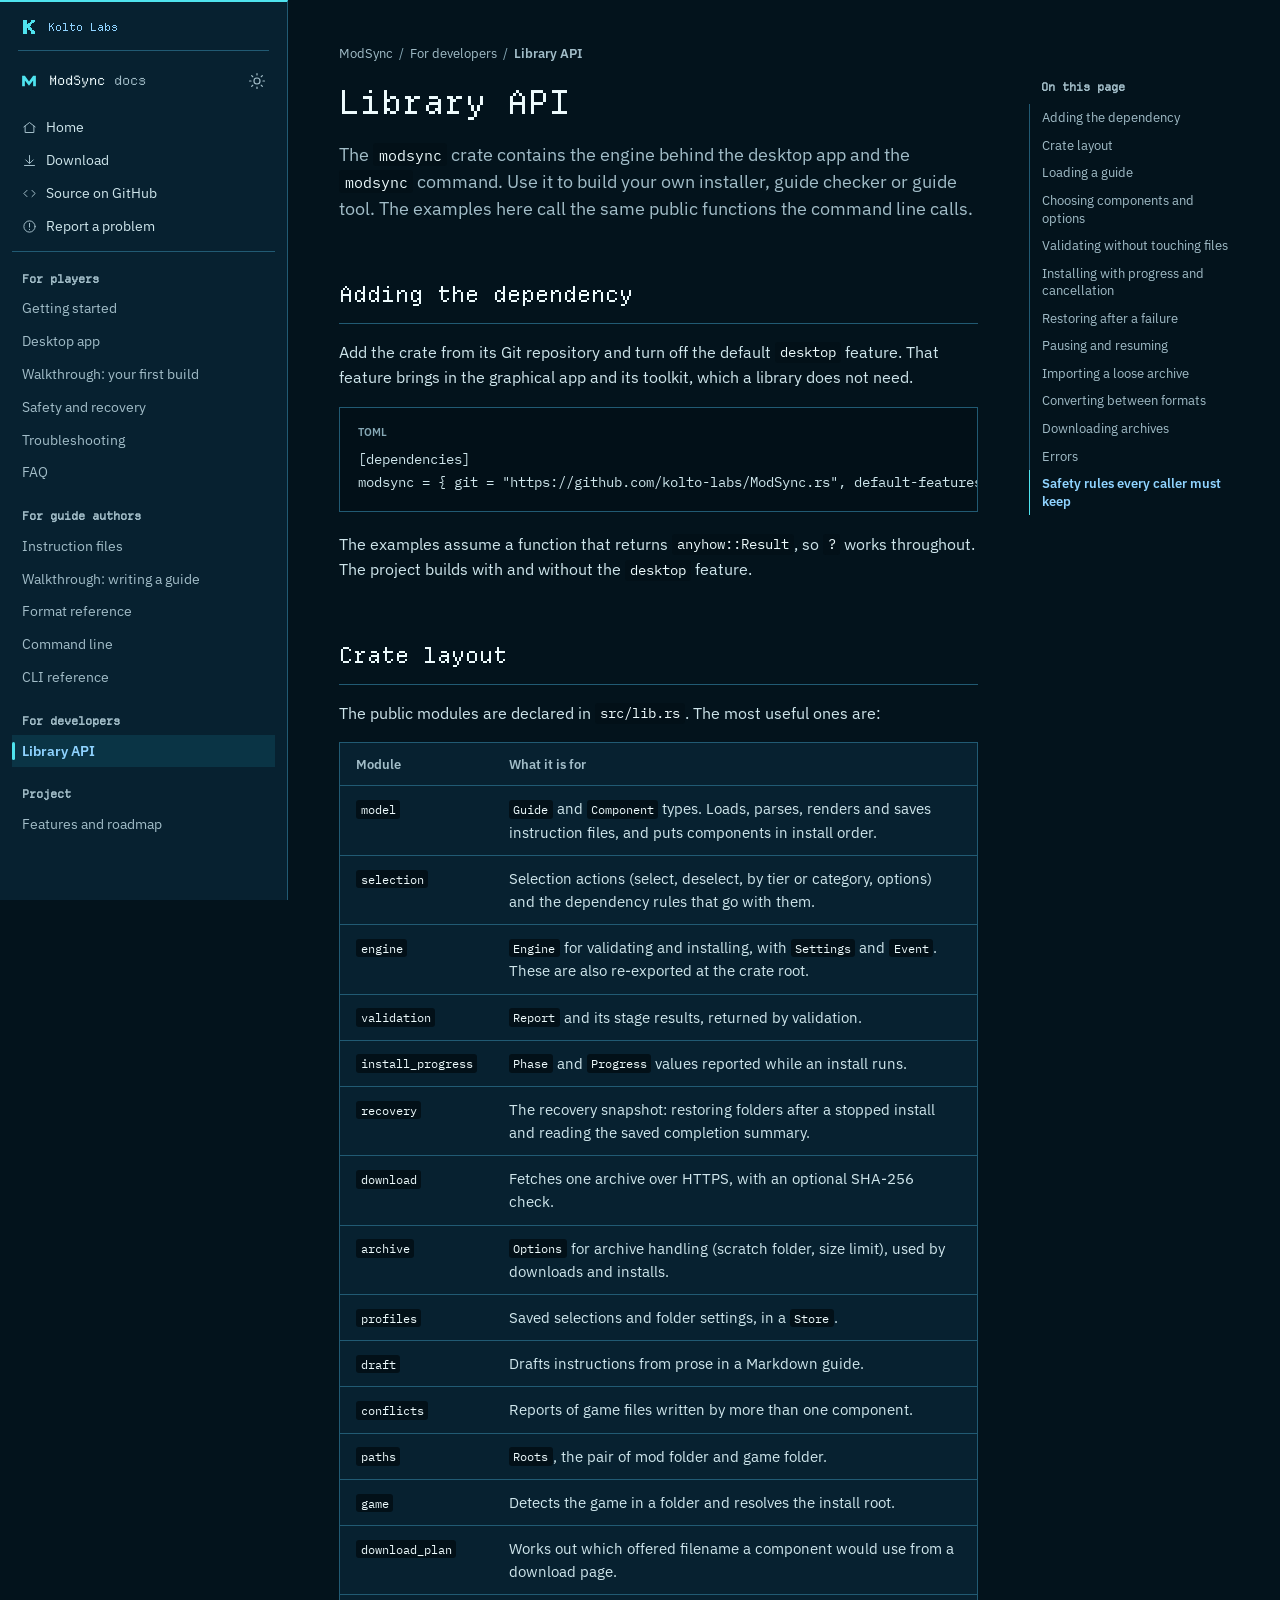
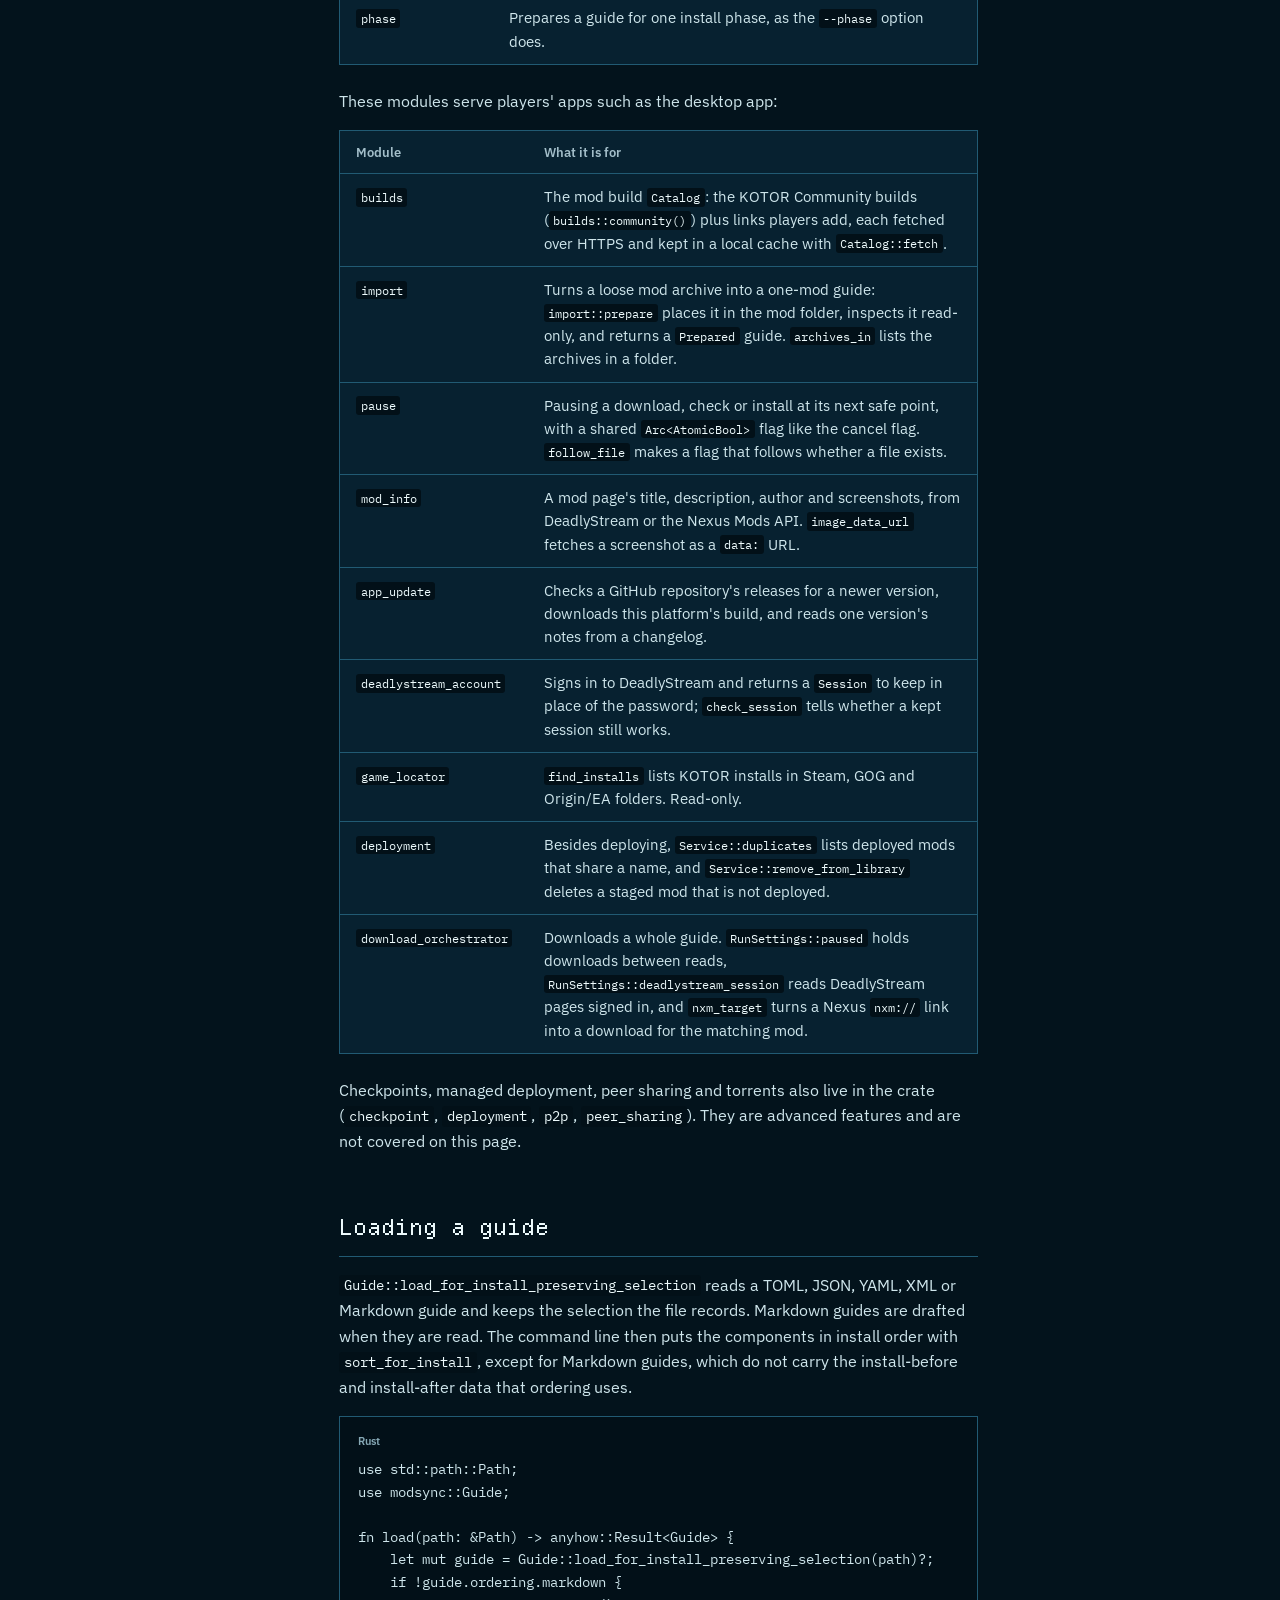
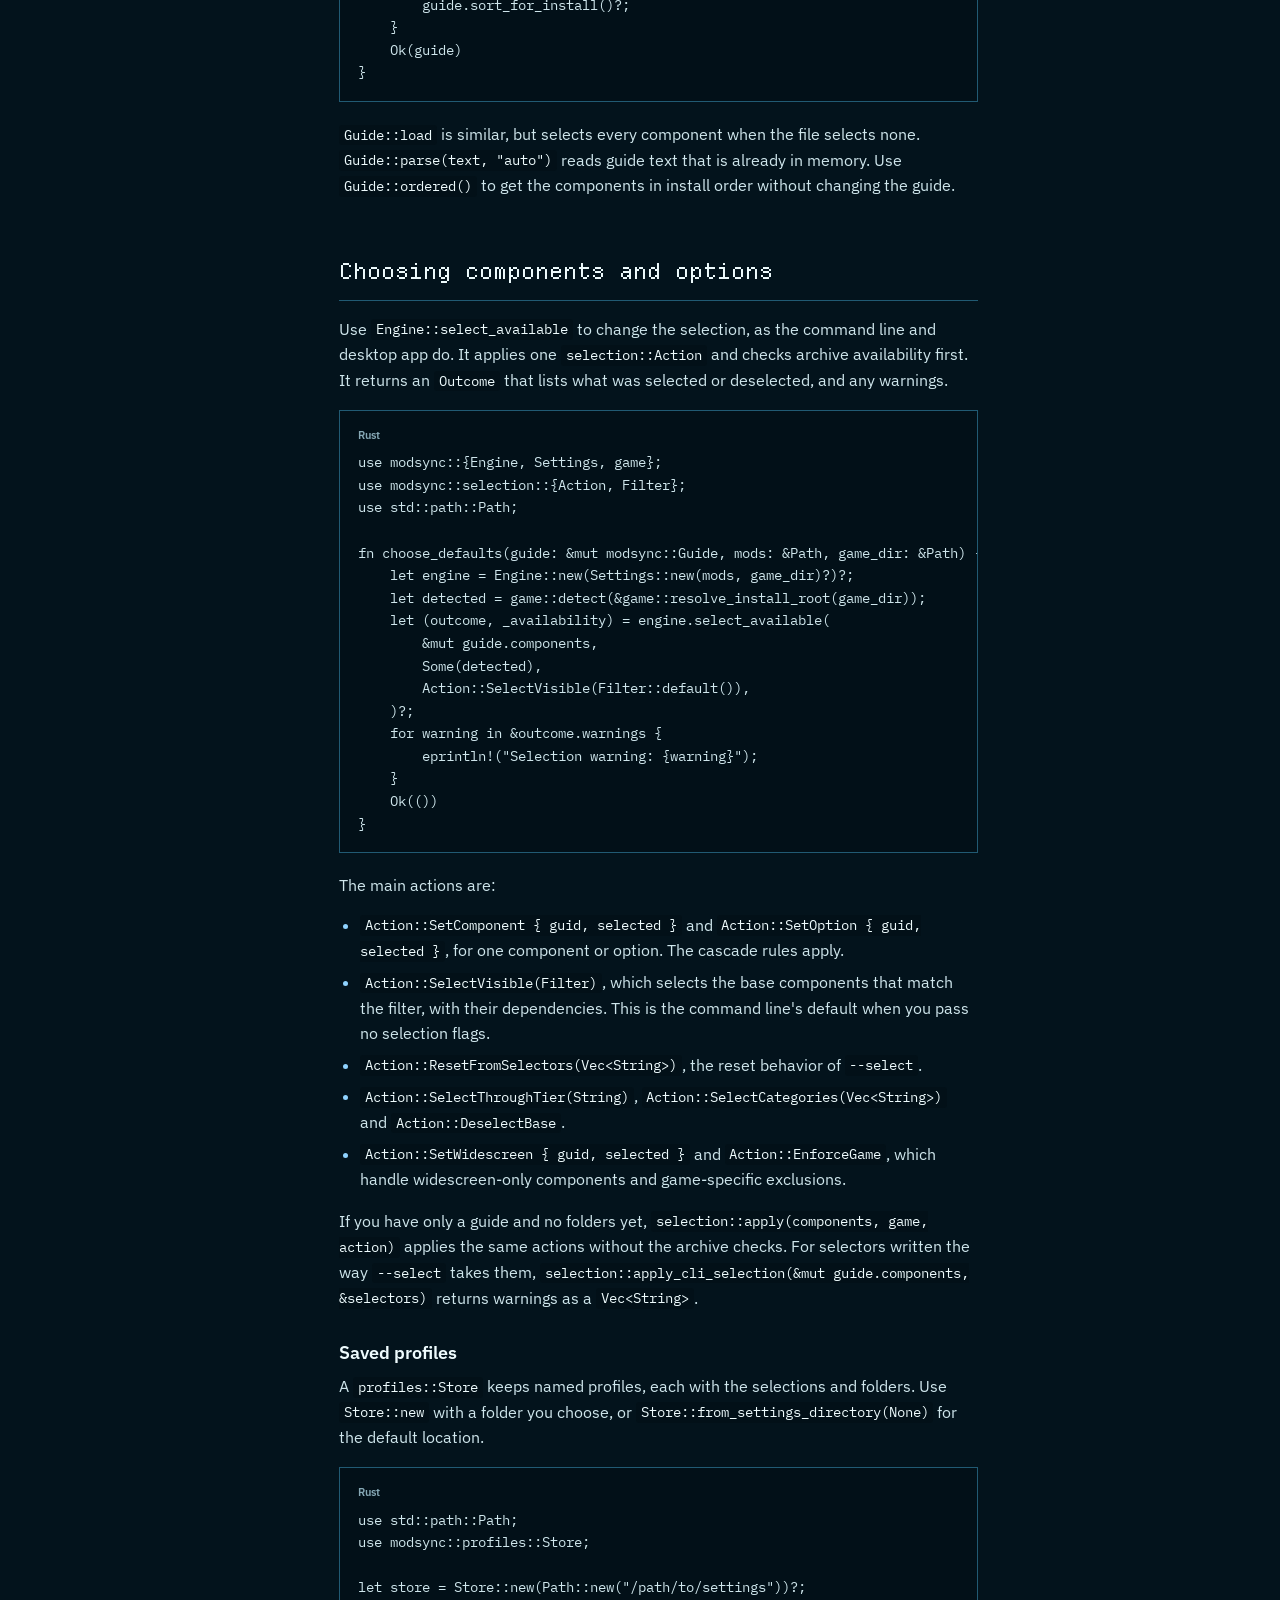
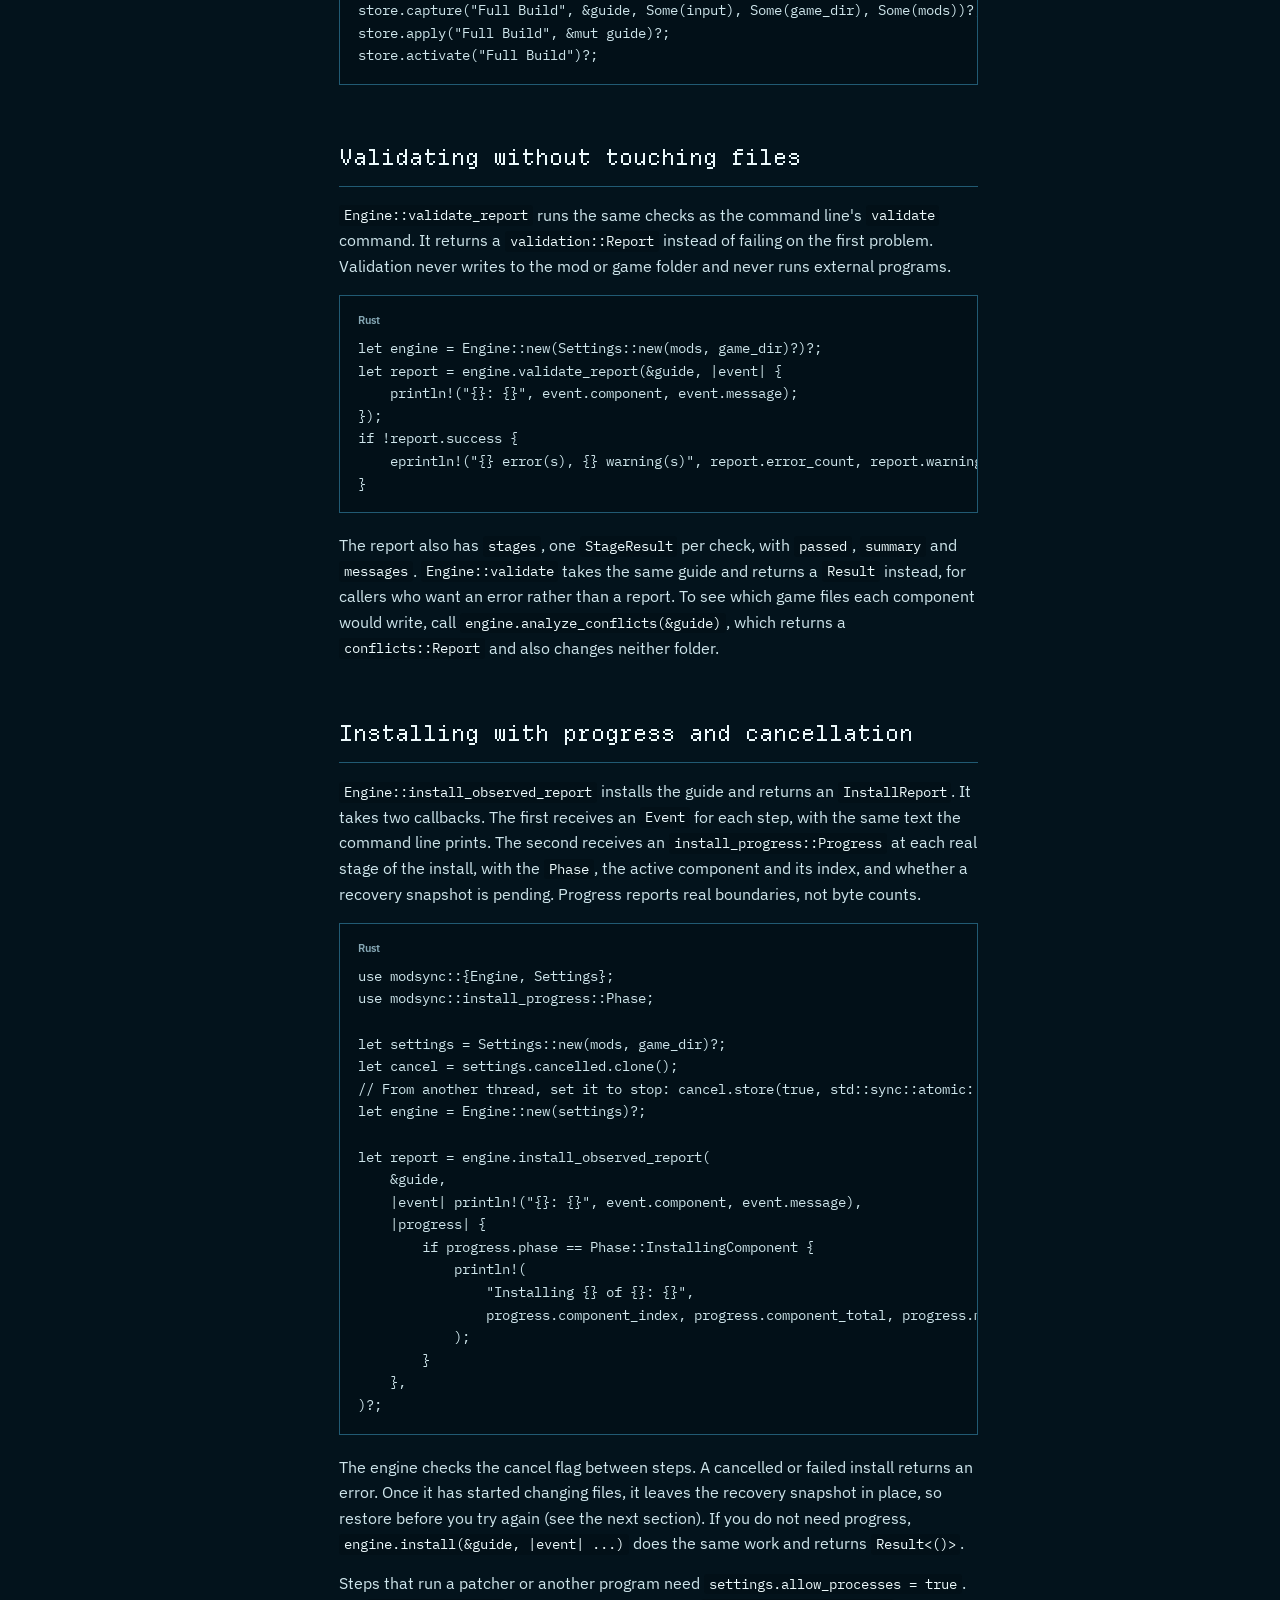
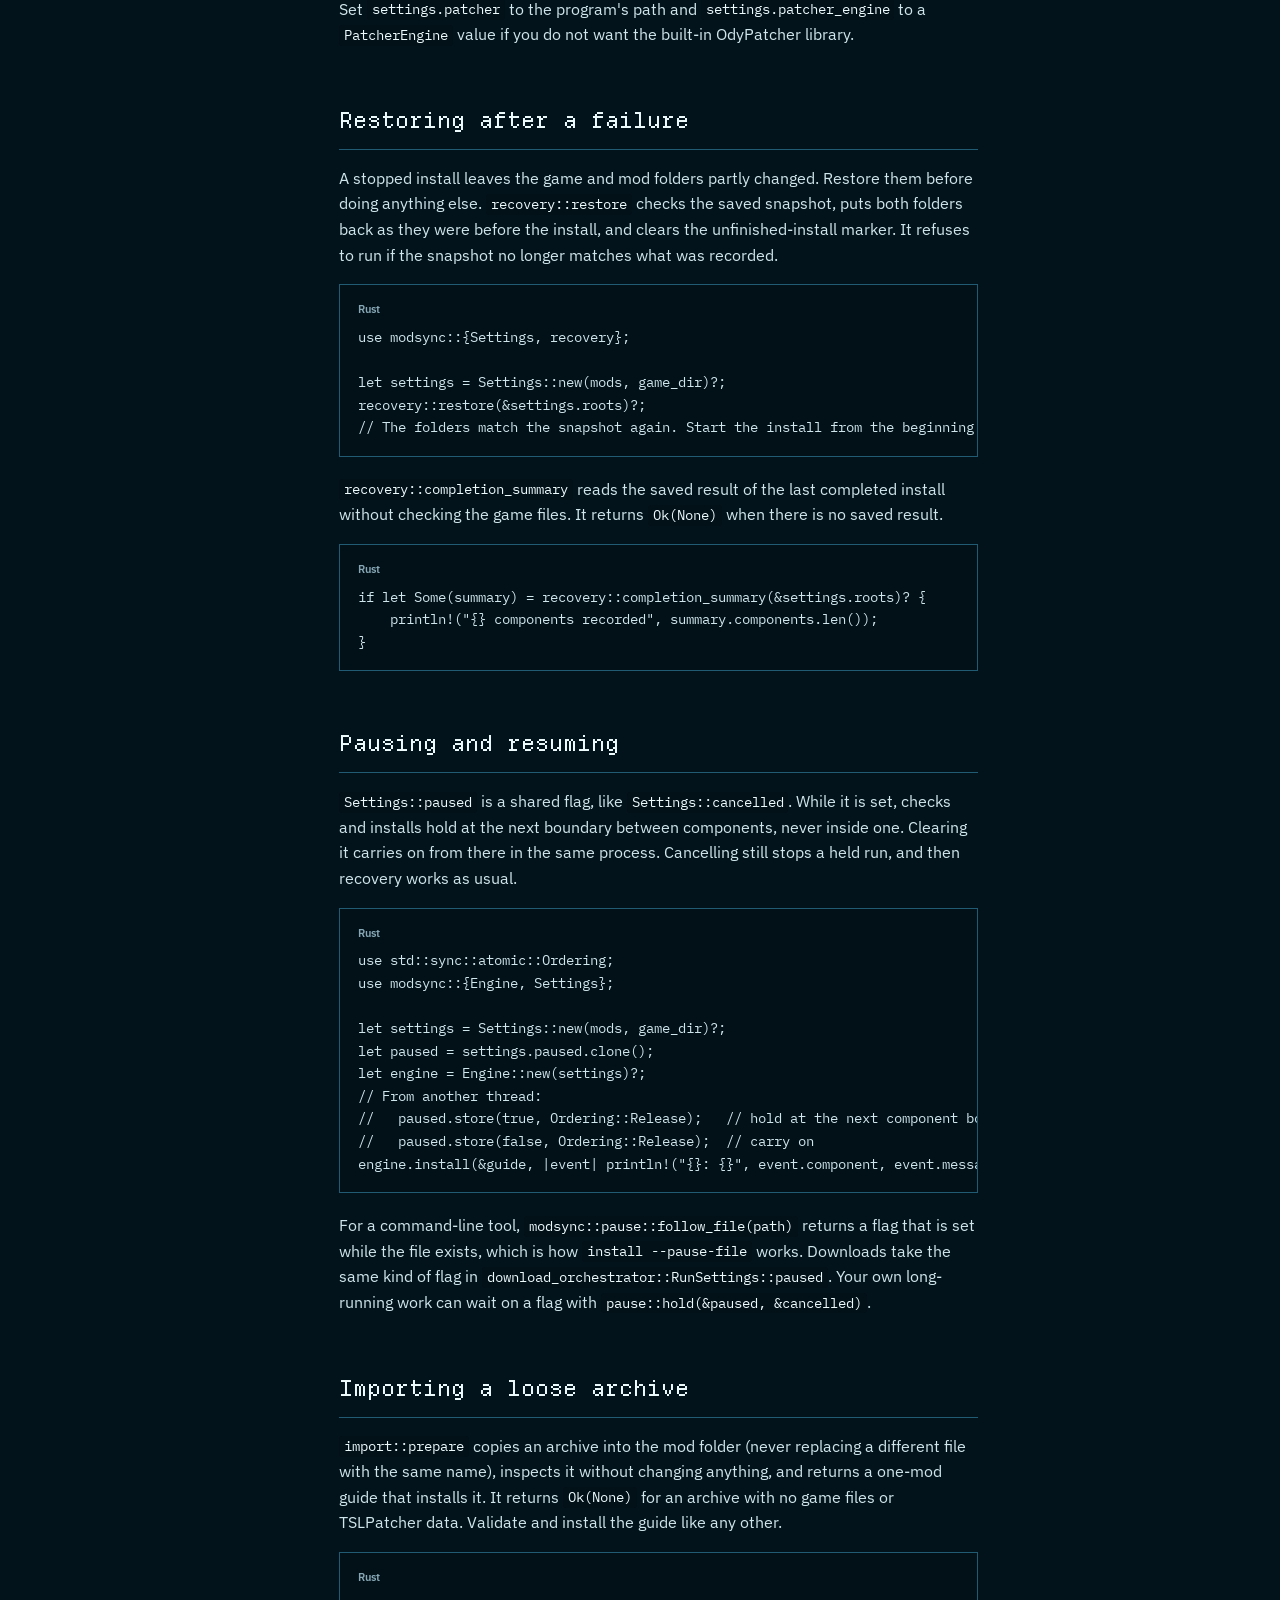
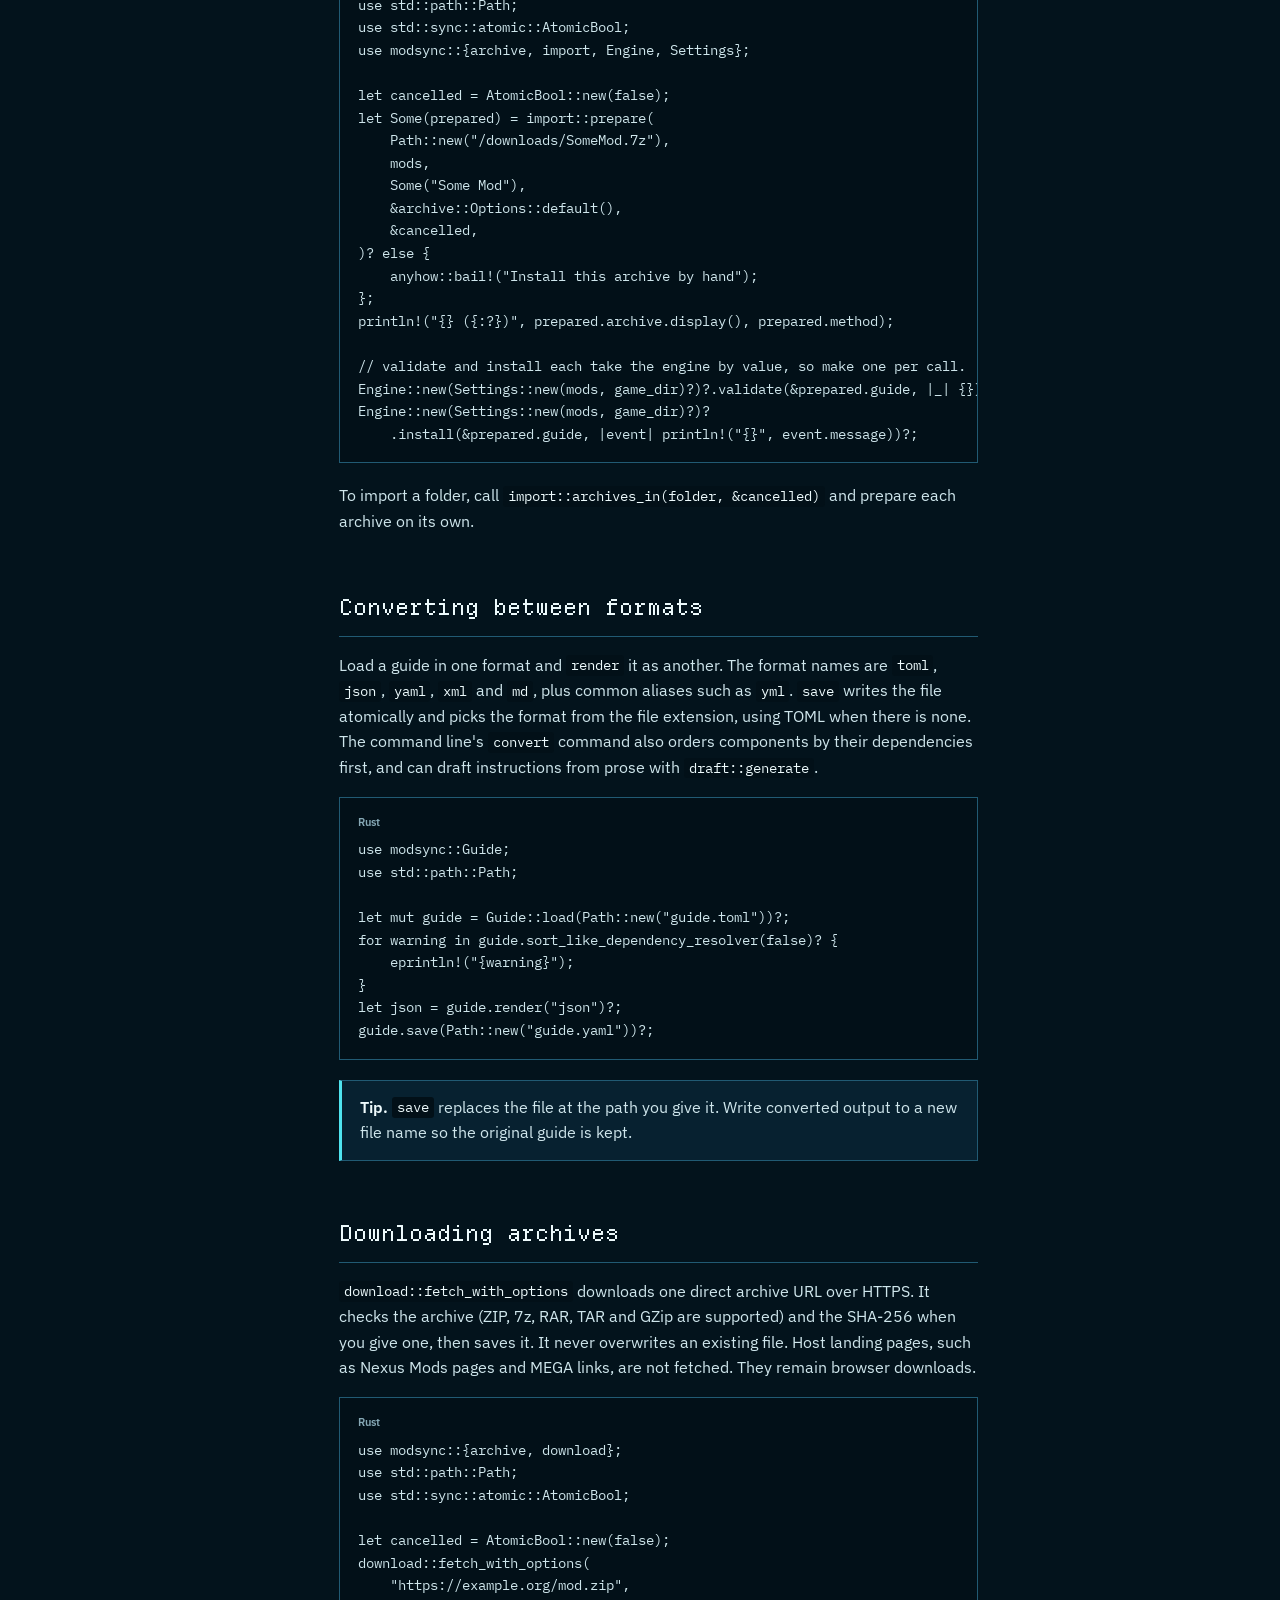
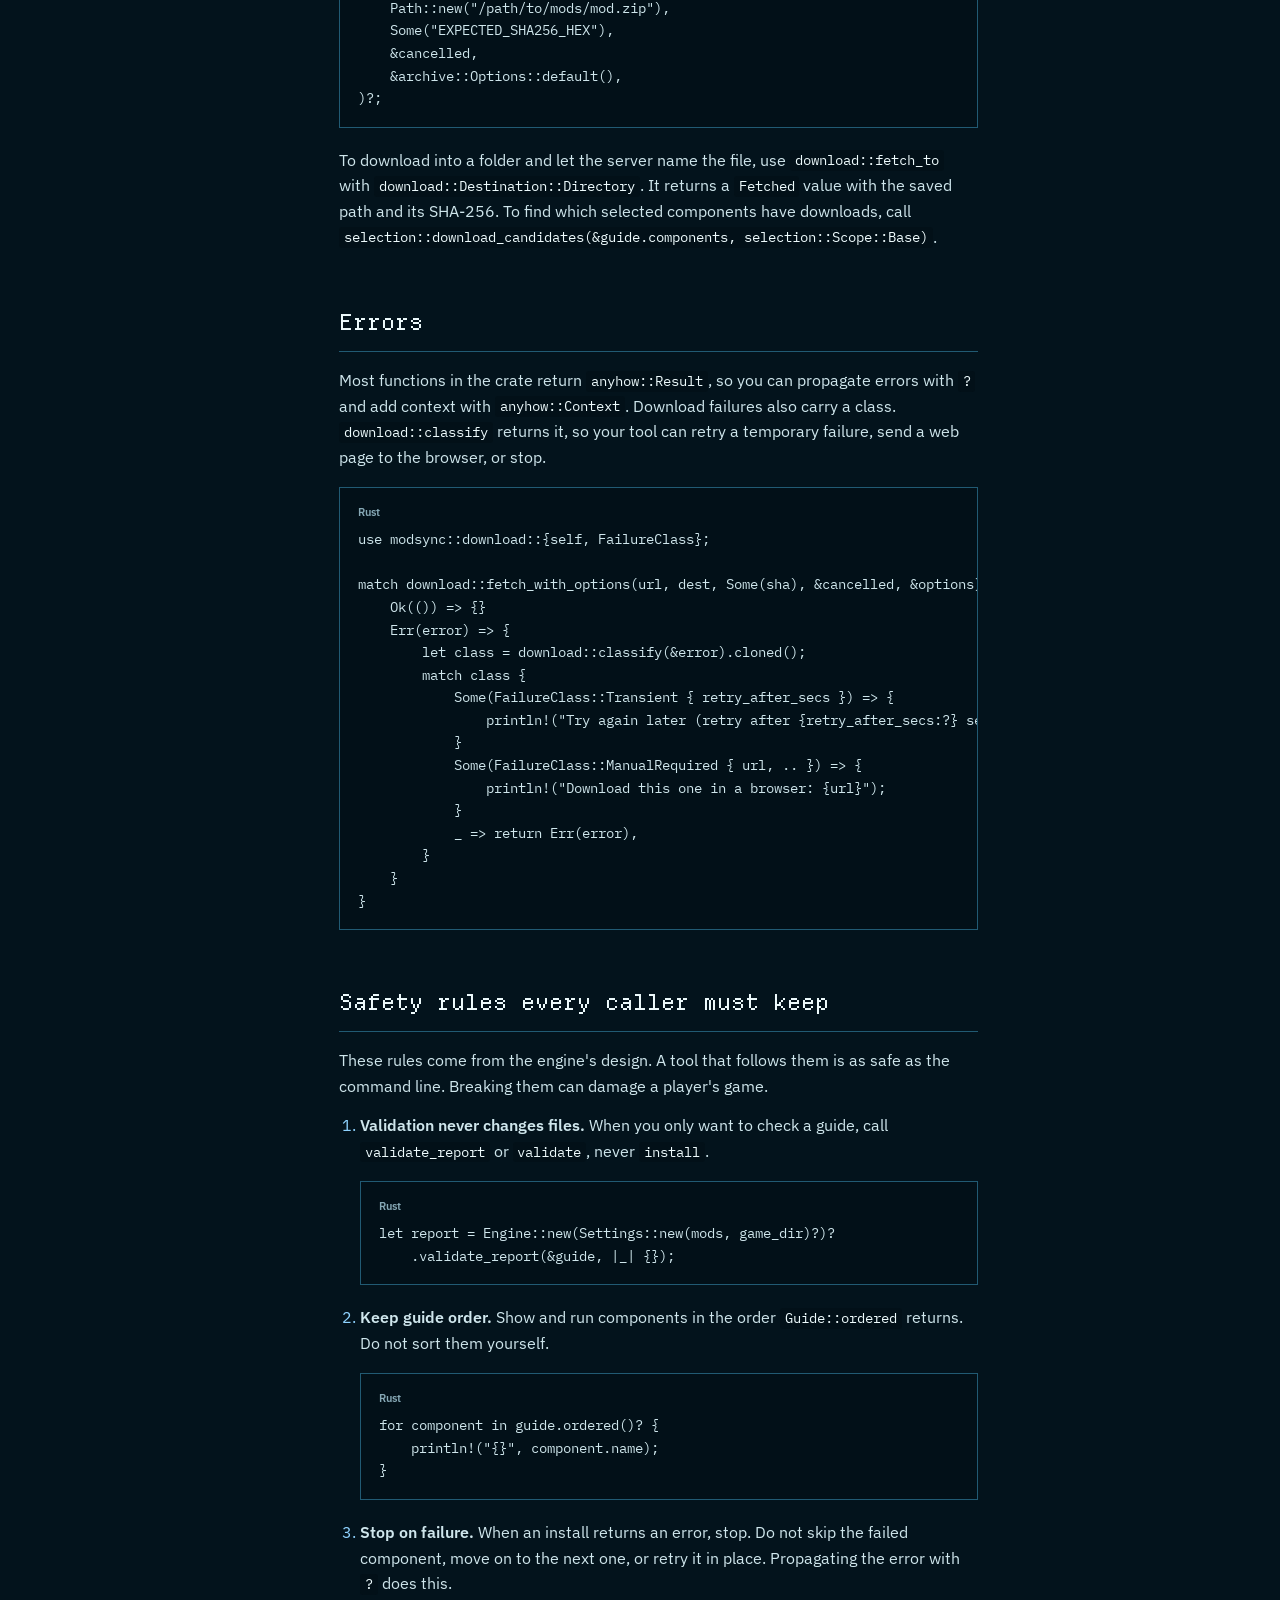
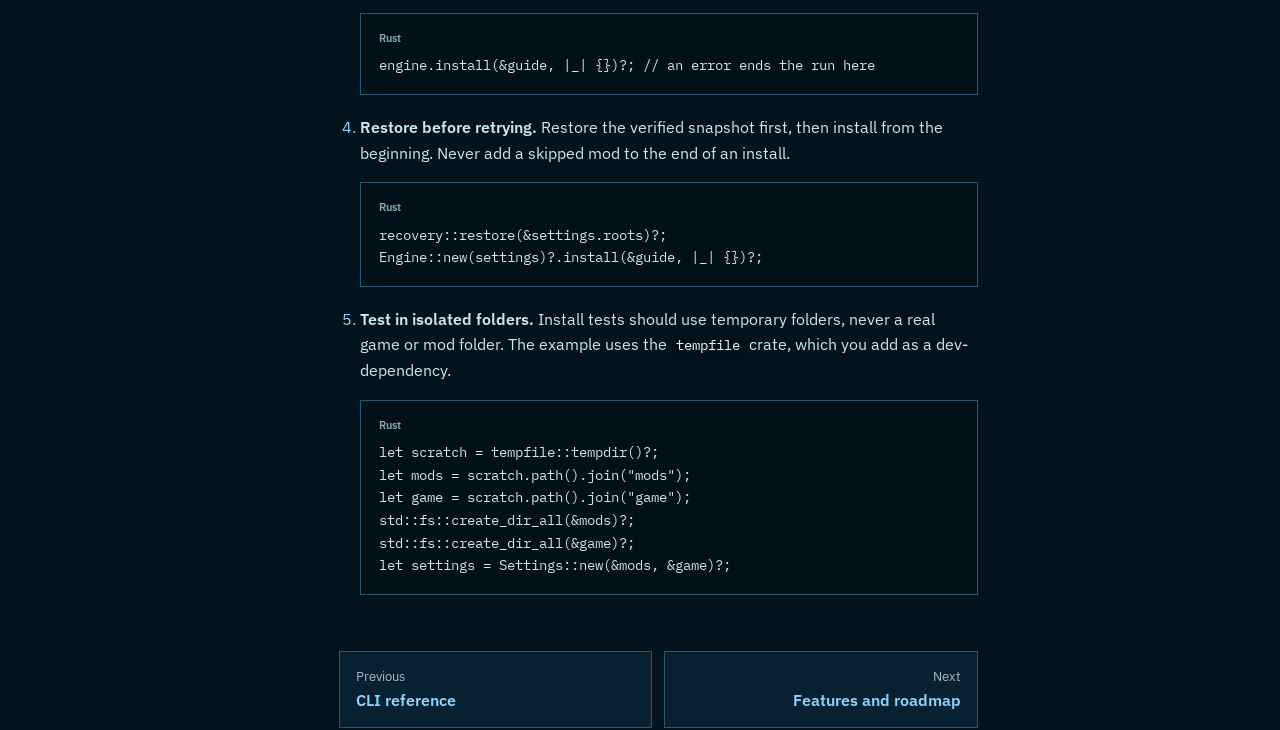
==== site/api.html @ 90712cec "Align documentation site with Kolto Labs identity" ====
<!doctype html>
<html lang="en">
<head>
<meta charset="utf-8" />
<meta name="viewport" content="width=device-width, initial-scale=1" />
<title>Library API - ModSync | Kolto Labs</title>
<meta name="description" content="Guide to the modsync Rust library: load and validate guides, choose components, install with progress and cancellation, restore, convert, download and manage profiles." />
<meta name="theme-color" content="#03131c" />
<link rel="icon" href="assets/modsync.svg" type="image/svg+xml" />
<link rel="preload" href="assets/fonts/departure-mono.woff2" as="font" type="font/woff2" crossorigin />
<script src="assets/theme-init.js"></script>
<link rel="stylesheet" href="assets/site.css" />
<script src="assets/site.js" defer></script>
</head>
<body>
<a class="skip" href="#content">Skip to content</a>
<div class="docs">
<aside class="docs-side">
  <a class="lab-link" href="https://koltolabs.bodecloud.workers.dev/"><img src="assets/kolto-labs.svg" alt="" width="22" height="22" />Kolto Labs</a>
  <div class="docs-side-top">
    <a class="docs-brand" href="./" aria-label="ModSync home"><img class="logo" src="assets/modsync.svg" alt="" width="22" height="22" />ModSync <span>docs</span></a>
    <button class="icon-btn" type="button" data-theme-toggle aria-pressed="false" aria-label="Switch appearance">
      <svg class="moon" viewBox="0 0 24 24" fill="none" stroke="currentColor" stroke-width="1.6" stroke-linecap="round" stroke-linejoin="round" aria-hidden="true"><path d="M12 3a9 9 0 1 0 9 9 7 7 0 0 1-9-9z"/></svg>
      <svg class="sun" viewBox="0 0 24 24" fill="none" stroke="currentColor" stroke-width="1.6" stroke-linecap="round" aria-hidden="true"><circle cx="12" cy="12" r="4"/><path d="M12 2v2M12 20v2M4.9 4.9l1.4 1.4M17.7 17.7l1.4 1.4M2 12h2M20 12h2M4.9 19.1l1.4-1.4M17.7 6.3l1.4-1.4"/></svg>
    </button>
    <button id="docs-menu" class="icon-btn docs-menu" type="button" aria-label="Show the list of pages" aria-expanded="false" aria-controls="docs-nav">
      <svg viewBox="0 0 24 24" fill="none" stroke="currentColor" stroke-width="1.6" stroke-linecap="round" aria-hidden="true"><path d="M4 7h16M4 12h16M4 17h16"/></svg>
    </button>
  </div>
  <nav id="docs-nav" class="docs-nav" aria-label="Documentation">
    <div class="docs-quick">
      <a href="./"><svg viewBox="0 0 24 24" fill="none" stroke="currentColor" stroke-width="1.6" stroke-linecap="round" stroke-linejoin="round" aria-hidden="true"><path d="M3 11 12 4l9 7"/><path d="M5 10v10h14V10"/></svg>Home</a>
      <a data-repo="/releases" href="https://github.com/kolto-labs/ModSync.rs/releases"><svg viewBox="0 0 24 24" fill="none" stroke="currentColor" stroke-width="1.6" stroke-linecap="round" stroke-linejoin="round" aria-hidden="true"><path d="M12 4v12M6 11l6 6 6-6M4 20h16"/></svg>Download</a>
      <a data-repo="" href="https://github.com/kolto-labs/ModSync.rs"><svg viewBox="0 0 24 24" fill="none" stroke="currentColor" stroke-width="1.6" stroke-linecap="round" stroke-linejoin="round" aria-hidden="true"><path d="m8 7-5 5 5 5M16 7l5 5-5 5"/></svg>Source on GitHub</a>
      <a data-repo="/issues" href="https://github.com/kolto-labs/ModSync.rs/issues"><svg viewBox="0 0 24 24" fill="none" stroke="currentColor" stroke-width="1.6" stroke-linecap="round" stroke-linejoin="round" aria-hidden="true"><circle cx="12" cy="12" r="9"/><path d="M12 7v6M12 16.5v.5"/></svg>Report a problem</a>
    </div>
    <h2>For players</h2><a href="getting-started.html">Getting started</a><a href="desktop.html">Desktop app</a><a href="walkthrough-install.html">Walkthrough: your first build</a><a href="safety.html">Safety and recovery</a><a href="troubleshooting.html">Troubleshooting</a><a href="faq.html">FAQ</a><h2>For guide authors</h2><a href="instruction-files.html">Instruction files</a><a href="walkthrough-authoring.html">Walkthrough: writing a guide</a><a href="format-reference.html">Format reference</a><a href="cli.html">Command line</a><a href="cli-reference.html">CLI reference</a><h2>For developers</h2><a href="api.html" aria-current="page">Library API</a><h2>Project</h2><a href="status.html">Features and roadmap</a>
  </nav>
</aside>
<div class="docs-main">
<main class="docs-article" id="content">
<p class="crumb"><a href="./">ModSync</a><span>/</span>For developers<span>/</span><strong>Library API</strong></p>
<h1>Library API</h1>
<p class="lead">The <code>modsync</code> crate contains the engine behind the desktop app and the <code>modsync</code> command. Use it to build your own installer, guide checker or guide tool. The examples here call the same public functions the command line calls.</p>

<section id="build">
<h2>Adding the dependency</h2>
<p>Add the crate from its Git repository and turn off the default <code>desktop</code> feature. That feature brings in the graphical app and its toolkit, which a library does not need.</p>
<pre class="code" data-lang="TOML" tabindex="0"><code>[dependencies]
modsync = { git = "https://github.com/kolto-labs/ModSync.rs", default-features = false }</code></pre>
<p>The examples assume a function that returns <code>anyhow::Result</code>, so <code>?</code> works throughout. The project builds with and without the <code>desktop</code> feature.</p>
</section>

<section id="layout">
<h2>Crate layout</h2>
<p>The public modules are declared in <code>src/lib.rs</code>. The most useful ones are:</p>
<div class="table"><table>
<thead><tr><th>Module</th><th>What it is for</th></tr></thead>
<tbody>
<tr><td><code>model</code></td><td><code>Guide</code> and <code>Component</code> types. Loads, parses, renders and saves instruction files, and puts components in install order.</td></tr>
<tr><td><code>selection</code></td><td>Selection actions (select, deselect, by tier or category, options) and the dependency rules that go with them.</td></tr>
<tr><td><code>engine</code></td><td><code>Engine</code> for validating and installing, with <code>Settings</code> and <code>Event</code>. These are also re-exported at the crate root.</td></tr>
<tr><td><code>validation</code></td><td><code>Report</code> and its stage results, returned by validation.</td></tr>
<tr><td><code>install_progress</code></td><td><code>Phase</code> and <code>Progress</code> values reported while an install runs.</td></tr>
<tr><td><code>recovery</code></td><td>The recovery snapshot: restoring folders after a stopped install and reading the saved completion summary.</td></tr>
<tr><td><code>download</code></td><td>Fetches one archive over HTTPS, with an optional SHA-256 check.</td></tr>
<tr><td><code>archive</code></td><td><code>Options</code> for archive handling (scratch folder, size limit), used by downloads and installs.</td></tr>
<tr><td><code>profiles</code></td><td>Saved selections and folder settings, in a <code>Store</code>.</td></tr>
<tr><td><code>draft</code></td><td>Drafts instructions from prose in a Markdown guide.</td></tr>
<tr><td><code>conflicts</code></td><td>Reports of game files written by more than one component.</td></tr>
<tr><td><code>paths</code></td><td><code>Roots</code>, the pair of mod folder and game folder.</td></tr>
<tr><td><code>game</code></td><td>Detects the game in a folder and resolves the install root.</td></tr>
<tr><td><code>download_plan</code></td><td>Works out which offered filename a component would use from a download page.</td></tr>
<tr><td><code>phase</code></td><td>Prepares a guide for one install phase, as the <code>--phase</code> option does.</td></tr>
</tbody></table></div>
<p>These modules serve players' apps such as the desktop app:</p>
<div class="table"><table>
<thead><tr><th>Module</th><th>What it is for</th></tr></thead>
<tbody>
<tr><td><code>builds</code></td><td>The mod build <code>Catalog</code>: the KOTOR Community builds (<code>builds::community()</code>) plus links players add, each fetched over HTTPS and kept in a local cache with <code>Catalog::fetch</code>.</td></tr>
<tr><td><code>import</code></td><td>Turns a loose mod archive into a one-mod guide: <code>import::prepare</code> places it in the mod folder, inspects it read-only, and returns a <code>Prepared</code> guide. <code>archives_in</code> lists the archives in a folder.</td></tr>
<tr><td><code>pause</code></td><td>Pausing a download, check or install at its next safe point, with a shared <code>Arc&lt;AtomicBool&gt;</code> flag like the cancel flag. <code>follow_file</code> makes a flag that follows whether a file exists.</td></tr>
<tr><td><code>mod_info</code></td><td>A mod page's title, description, author and screenshots, from DeadlyStream or the Nexus Mods API. <code>image_data_url</code> fetches a screenshot as a <code>data:</code> URL.</td></tr>
<tr><td><code>app_update</code></td><td>Checks a GitHub repository's releases for a newer version, downloads this platform's build, and reads one version's notes from a changelog.</td></tr>
<tr><td><code>deadlystream_account</code></td><td>Signs in to DeadlyStream and returns a <code>Session</code> to keep in place of the password; <code>check_session</code> tells whether a kept session still works.</td></tr>
<tr><td><code>game_locator</code></td><td><code>find_installs</code> lists KOTOR installs in Steam, GOG and Origin/EA folders. Read-only.</td></tr>
<tr><td><code>deployment</code></td><td>Besides deploying, <code>Service::duplicates</code> lists deployed mods that share a name, and <code>Service::remove_from_library</code> deletes a staged mod that is not deployed.</td></tr>
<tr><td><code>download_orchestrator</code></td><td>Downloads a whole guide. <code>RunSettings::paused</code> holds downloads between reads, <code>RunSettings::deadlystream_session</code> reads DeadlyStream pages signed in, and <code>nxm_target</code> turns a Nexus <code>nxm://</code> link into a download for the matching mod.</td></tr>
</tbody></table></div>
<p>Checkpoints, managed deployment, peer sharing and torrents also live in the crate (<code>checkpoint</code>, <code>deployment</code>, <code>p2p</code>, <code>peer_sharing</code>). They are advanced features and are not covered on this page.</p>
</section>

<section id="load">
<h2>Loading a guide</h2>
<p><code>Guide::load_for_install_preserving_selection</code> reads a TOML, JSON, YAML, XML or Markdown guide and keeps the selection the file records. Markdown guides are drafted when they are read. The command line then puts the components in install order with <code>sort_for_install</code>, except for Markdown guides, which do not carry the install-before and install-after data that ordering uses.</p>
<pre class="code" data-lang="Rust" tabindex="0"><code>use std::path::Path;
use modsync::Guide;

fn load(path: &amp;Path) -&gt; anyhow::Result&lt;Guide&gt; {
    let mut guide = Guide::load_for_install_preserving_selection(path)?;
    if !guide.ordering.markdown {
        guide.sort_for_install()?;
    }
    Ok(guide)
}</code></pre>
<p><code>Guide::load</code> is similar, but selects every component when the file selects none. <code>Guide::parse(text, "auto")</code> reads guide text that is already in memory. Use <code>Guide::ordered()</code> to get the components in install order without changing the guide.</p>
</section>

<section id="choose">
<h2>Choosing components and options</h2>
<p>Use <code>Engine::select_available</code> to change the selection, as the command line and desktop app do. It applies one <code>selection::Action</code> and checks archive availability first. It returns an <code>Outcome</code> that lists what was selected or deselected, and any warnings.</p>
<pre class="code" data-lang="Rust" tabindex="0"><code>use modsync::{Engine, Settings, game};
use modsync::selection::{Action, Filter};
use std::path::Path;

fn choose_defaults(guide: &amp;mut modsync::Guide, mods: &amp;Path, game_dir: &amp;Path) -&gt; anyhow::Result&lt;()&gt; {
    let engine = Engine::new(Settings::new(mods, game_dir)?)?;
    let detected = game::detect(&amp;game::resolve_install_root(game_dir));
    let (outcome, _availability) = engine.select_available(
        &amp;mut guide.components,
        Some(detected),
        Action::SelectVisible(Filter::default()),
    )?;
    for warning in &amp;outcome.warnings {
        eprintln!("Selection warning: {warning}");
    }
    Ok(())
}</code></pre>
<p>The main actions are:</p>
<ul>
<li><code>Action::SetComponent { guid, selected }</code> and <code>Action::SetOption { guid, selected }</code>, for one component or option. The cascade rules apply.</li>
<li><code>Action::SelectVisible(Filter)</code>, which selects the base components that match the filter, with their dependencies. This is the command line's default when you pass no selection flags.</li>
<li><code>Action::ResetFromSelectors(Vec&lt;String&gt;)</code>, the reset behavior of <code>--select</code>.</li>
<li><code>Action::SelectThroughTier(String)</code>, <code>Action::SelectCategories(Vec&lt;String&gt;)</code> and <code>Action::DeselectBase</code>.</li>
<li><code>Action::SetWidescreen { guid, selected }</code> and <code>Action::EnforceGame</code>, which handle widescreen-only components and game-specific exclusions.</li>
</ul>
<p>If you have only a guide and no folders yet, <code>selection::apply(components, game, action)</code> applies the same actions without the archive checks. For selectors written the way <code>--select</code> takes them, <code>selection::apply_cli_selection(&amp;mut guide.components, &amp;selectors)</code> returns warnings as a <code>Vec&lt;String&gt;</code>.</p>

<h3>Saved profiles</h3>
<p>A <code>profiles::Store</code> keeps named profiles, each with the selections and folders. Use <code>Store::new</code> with a folder you choose, or <code>Store::from_settings_directory(None)</code> for the default location.</p>
<pre class="code" data-lang="Rust" tabindex="0"><code>use std::path::Path;
use modsync::profiles::Store;

let store = Store::new(Path::new("/path/to/settings"))?;
store.capture("Full Build", &amp;guide, Some(input), Some(game_dir), Some(mods))?;
store.apply("Full Build", &amp;mut guide)?;
store.activate("Full Build")?;</code></pre>
</section>

<section id="validate">
<h2>Validating without touching files</h2>
<p><code>Engine::validate_report</code> runs the same checks as the command line's <code>validate</code> command. It returns a <code>validation::Report</code> instead of failing on the first problem. Validation never writes to the mod or game folder and never runs external programs.</p>
<pre class="code" data-lang="Rust" tabindex="0"><code>let engine = Engine::new(Settings::new(mods, game_dir)?)?;
let report = engine.validate_report(&amp;guide, |event| {
    println!("{}: {}", event.component, event.message);
});
if !report.success {
    eprintln!("{} error(s), {} warning(s)", report.error_count, report.warning_count);
}</code></pre>
<p>The report also has <code>stages</code>, one <code>StageResult</code> per check, with <code>passed</code>, <code>summary</code> and <code>messages</code>. <code>Engine::validate</code> takes the same guide and returns a <code>Result</code> instead, for callers who want an error rather than a report. To see which game files each component would write, call <code>engine.analyze_conflicts(&amp;guide)</code>, which returns a <code>conflicts::Report</code> and also changes neither folder.</p>
</section>

<section id="install">
<h2>Installing with progress and cancellation</h2>
<p><code>Engine::install_observed_report</code> installs the guide and returns an <code>InstallReport</code>. It takes two callbacks. The first receives an <code>Event</code> for each step, with the same text the command line prints. The second receives an <code>install_progress::Progress</code> at each real stage of the install, with the <code>Phase</code>, the active component and its index, and whether a recovery snapshot is pending. Progress reports real boundaries, not byte counts.</p>
<pre class="code" data-lang="Rust" tabindex="0"><code>use modsync::{Engine, Settings};
use modsync::install_progress::Phase;

let settings = Settings::new(mods, game_dir)?;
let cancel = settings.cancelled.clone();
// From another thread, set it to stop: cancel.store(true, std::sync::atomic::Ordering::Relaxed);
let engine = Engine::new(settings)?;

let report = engine.install_observed_report(
    &amp;guide,
    |event| println!("{}: {}", event.component, event.message),
    |progress| {
        if progress.phase == Phase::InstallingComponent {
            println!(
                "Installing {} of {}: {}",
                progress.component_index, progress.component_total, progress.message
            );
        }
    },
)?;</code></pre>
<p>The engine checks the cancel flag between steps. A cancelled or failed install returns an error. Once it has started changing files, it leaves the recovery snapshot in place, so restore before you try again (see the next section). If you do not need progress, <code>engine.install(&amp;guide, |event| ...)</code> does the same work and returns <code>Result&lt;()&gt;</code>.</p>
<p>Steps that run a patcher or another program need <code>settings.allow_processes = true</code>. Set <code>settings.patcher</code> to the program's path and <code>settings.patcher_engine</code> to a <code>PatcherEngine</code> value if you do not want the built-in OdyPatcher library.</p>
</section>

<section id="restore">
<h2>Restoring after a failure</h2>
<p>A stopped install leaves the game and mod folders partly changed. Restore them before doing anything else. <code>recovery::restore</code> checks the saved snapshot, puts both folders back as they were before the install, and clears the unfinished-install marker. It refuses to run if the snapshot no longer matches what was recorded.</p>
<pre class="code" data-lang="Rust" tabindex="0"><code>use modsync::{Settings, recovery};

let settings = Settings::new(mods, game_dir)?;
recovery::restore(&amp;settings.roots)?;
// The folders match the snapshot again. Start the install from the beginning to retry.</code></pre>
<p><code>recovery::completion_summary</code> reads the saved result of the last completed install without checking the game files. It returns <code>Ok(None)</code> when there is no saved result.</p>
<pre class="code" data-lang="Rust" tabindex="0"><code>if let Some(summary) = recovery::completion_summary(&amp;settings.roots)? {
    println!("{} components recorded", summary.components.len());
}</code></pre>
</section>

<section id="pause">
<h2>Pausing and resuming</h2>
<p><code>Settings::paused</code> is a shared flag, like <code>Settings::cancelled</code>. While it is set, checks and installs hold at the next boundary between components, never inside one. Clearing it carries on from there in the same process. Cancelling still stops a held run, and then recovery works as usual.</p>
<pre class="code" data-lang="Rust" tabindex="0"><code>use std::sync::atomic::Ordering;
use modsync::{Engine, Settings};

let settings = Settings::new(mods, game_dir)?;
let paused = settings.paused.clone();
let engine = Engine::new(settings)?;
// From another thread:
//   paused.store(true, Ordering::Release);   // hold at the next component boundary
//   paused.store(false, Ordering::Release);  // carry on
engine.install(&amp;guide, |event| println!("{}: {}", event.component, event.message))?;</code></pre>
<p>For a command-line tool, <code>modsync::pause::follow_file(path)</code> returns a flag that is set while the file exists, which is how <code>install --pause-file</code> works. Downloads take the same kind of flag in <code>download_orchestrator::RunSettings::paused</code>. Your own long-running work can wait on a flag with <code>pause::hold(&amp;paused, &amp;cancelled)</code>.</p>
</section>

<section id="import">
<h2>Importing a loose archive</h2>
<p><code>import::prepare</code> copies an archive into the mod folder (never replacing a different file with the same name), inspects it without changing anything, and returns a one-mod guide that installs it. It returns <code>Ok(None)</code> for an archive with no game files or TSLPatcher data. Validate and install the guide like any other.</p>
<pre class="code" data-lang="Rust" tabindex="0"><code>use std::path::Path;
use std::sync::atomic::AtomicBool;
use modsync::{archive, import, Engine, Settings};

let cancelled = AtomicBool::new(false);
let Some(prepared) = import::prepare(
    Path::new("/downloads/SomeMod.7z"),
    mods,
    Some("Some Mod"),
    &amp;archive::Options::default(),
    &amp;cancelled,
)? else {
    anyhow::bail!("Install this archive by hand");
};
println!("{} ({:?})", prepared.archive.display(), prepared.method);

// validate and install each take the engine by value, so make one per call.
Engine::new(Settings::new(mods, game_dir)?)?.validate(&amp;prepared.guide, |_| {})?;
Engine::new(Settings::new(mods, game_dir)?)?
    .install(&amp;prepared.guide, |event| println!("{}", event.message))?;</code></pre>
<p>To import a folder, call <code>import::archives_in(folder, &amp;cancelled)</code> and prepare each archive on its own.</p>
</section>

<section id="convert">
<h2>Converting between formats</h2>
<p>Load a guide in one format and <code>render</code> it as another. The format names are <code>toml</code>, <code>json</code>, <code>yaml</code>, <code>xml</code> and <code>md</code>, plus common aliases such as <code>yml</code>. <code>save</code> writes the file atomically and picks the format from the file extension, using TOML when there is none. The command line's <code>convert</code> command also orders components by their dependencies first, and can draft instructions from prose with <code>draft::generate</code>.</p>
<pre class="code" data-lang="Rust" tabindex="0"><code>use modsync::Guide;
use std::path::Path;

let mut guide = Guide::load(Path::new("guide.toml"))?;
for warning in guide.sort_like_dependency_resolver(false)? {
    eprintln!("{warning}");
}
let json = guide.render("json")?;
guide.save(Path::new("guide.yaml"))?;</code></pre>
<div class="note"><p><strong>Tip.</strong> <code>save</code> replaces the file at the path you give it. Write converted output to a new file name so the original guide is kept.</p></div>
</section>

<section id="download">
<h2>Downloading archives</h2>
<p><code>download::fetch_with_options</code> downloads one direct archive URL over HTTPS. It checks the archive (ZIP, 7z, RAR, TAR and GZip are supported) and the SHA-256 when you give one, then saves it. It never overwrites an existing file. Host landing pages, such as Nexus Mods pages and MEGA links, are not fetched. They remain browser downloads.</p>
<pre class="code" data-lang="Rust" tabindex="0"><code>use modsync::{archive, download};
use std::path::Path;
use std::sync::atomic::AtomicBool;

let cancelled = AtomicBool::new(false);
download::fetch_with_options(
    "https://example.org/mod.zip",
    Path::new("/path/to/mods/mod.zip"),
    Some("EXPECTED_SHA256_HEX"),
    &amp;cancelled,
    &amp;archive::Options::default(),
)?;</code></pre>
<p>To download into a folder and let the server name the file, use <code>download::fetch_to</code> with <code>download::Destination::Directory</code>. It returns a <code>Fetched</code> value with the saved path and its SHA-256. To find which selected components have downloads, call <code>selection::download_candidates(&amp;guide.components, selection::Scope::Base)</code>.</p>
</section>

<section id="errors">
<h2>Errors</h2>
<p>Most functions in the crate return <code>anyhow::Result</code>, so you can propagate errors with <code>?</code> and add context with <code>anyhow::Context</code>. Download failures also carry a class. <code>download::classify</code> returns it, so your tool can retry a temporary failure, send a web page to the browser, or stop.</p>
<pre class="code" data-lang="Rust" tabindex="0"><code>use modsync::download::{self, FailureClass};

match download::fetch_with_options(url, dest, Some(sha), &amp;cancelled, &amp;options) {
    Ok(()) =&gt; {}
    Err(error) =&gt; {
        let class = download::classify(&amp;error).cloned();
        match class {
            Some(FailureClass::Transient { retry_after_secs }) =&gt; {
                println!("Try again later (retry after {retry_after_secs:?} seconds)");
            }
            Some(FailureClass::ManualRequired { url, .. }) =&gt; {
                println!("Download this one in a browser: {url}");
            }
            _ =&gt; return Err(error),
        }
    }
}</code></pre>
</section>

<section id="safety">
<h2>Safety rules every caller must keep</h2>
<p>These rules come from the engine's design. A tool that follows them is as safe as the command line. Breaking them can damage a player's game.</p>
<ol>
<li>
<p><strong>Validation never changes files.</strong> When you only want to check a guide, call <code>validate_report</code> or <code>validate</code>, never <code>install</code>.</p>
<pre class="code" data-lang="Rust" tabindex="0"><code>let report = Engine::new(Settings::new(mods, game_dir)?)?
    .validate_report(&amp;guide, |_| {});</code></pre>
</li>
<li>
<p><strong>Keep guide order.</strong> Show and run components in the order <code>Guide::ordered</code> returns. Do not sort them yourself.</p>
<pre class="code" data-lang="Rust" tabindex="0"><code>for component in guide.ordered()? {
    println!("{}", component.name);
}</code></pre>
</li>
<li>
<p><strong>Stop on failure.</strong> When an install returns an error, stop. Do not skip the failed component, move on to the next one, or retry it in place. Propagating the error with <code>?</code> does this.</p>
<pre class="code" data-lang="Rust" tabindex="0"><code>engine.install(&amp;guide, |_| {})?; // an error ends the run here</code></pre>
</li>
<li>
<p><strong>Restore before retrying.</strong> Restore the verified snapshot first, then install from the beginning. Never add a skipped mod to the end of an install.</p>
<pre class="code" data-lang="Rust" tabindex="0"><code>recovery::restore(&amp;settings.roots)?;
Engine::new(settings)?.install(&amp;guide, |_| {})?;</code></pre>
</li>
<li>
<p><strong>Test in isolated folders.</strong> Install tests should use temporary folders, never a real game or mod folder. The example uses the <code>tempfile</code> crate, which you add as a dev-dependency.</p>
<pre class="code" data-lang="Rust" tabindex="0"><code>let scratch = tempfile::tempdir()?;
let mods = scratch.path().join("mods");
let game = scratch.path().join("game");
std::fs::create_dir_all(&amp;mods)?;
std::fs::create_dir_all(&amp;game)?;
let settings = Settings::new(&amp;mods, &amp;game)?;</code></pre>
</li>
</ol>
</section>
<nav class="pager" aria-label="Previous and next page"><a class="prev" href="cli-reference.html"><small>Previous</small>CLI reference</a><a class="next" href="status.html"><small>Next</small>Features and roadmap</a></nav>
</main>
<nav class="docs-outline" aria-label="On this page"><h2>On this page</h2><a href="#build">Adding the dependency</a><a href="#layout">Crate layout</a><a href="#load">Loading a guide</a><a href="#choose">Choosing components and options</a><a href="#validate">Validating without touching files</a><a href="#install">Installing with progress and cancellation</a><a href="#restore">Restoring after a failure</a><a href="#pause">Pausing and resuming</a><a href="#import">Importing a loose archive</a><a href="#convert">Converting between formats</a><a href="#download">Downloading archives</a><a href="#errors">Errors</a><a href="#safety">Safety rules every caller must keep</a></nav>
<footer class="docs-foot"><span>ModSync / <a href="https://koltolabs.bodecloud.workers.dev/">Kolto Labs</a>. Built for the KotOR modding community.</span><span><a data-repo="/issues" href="https://github.com/kolto-labs/ModSync.rs/issues">Report a problem</a></span></footer>
</div>
</div>
</body>
</html>
---- site/assets/site.css ----
/* Kolto Labs identity: Departure Mono headings, IBM Plex reading text,
   deep-blue instrument panels and cyan/gold controls. Fonts are served locally;
   licenses and provenance are in assets/fonts/. */
@font-face {
  font-family: 'Departure Mono'; src: url('fonts/departure-mono.woff2') format('woff2');
  font-weight: 400; font-style: normal; font-display: swap;
}
@font-face {
  font-family: 'IBM Plex Sans'; src: url('fonts/ibm-plex-sans-regular.woff2') format('woff2');
  font-weight: 400; font-style: normal; font-display: swap;
}
@font-face {
  font-family: 'IBM Plex Sans'; src: url('fonts/ibm-plex-sans-semibold.woff2') format('woff2');
  font-weight: 600; font-style: normal; font-display: swap;
}
@font-face {
  font-family: 'IBM Plex Mono'; src: url('fonts/ibm-plex-mono.woff2') format('woff2');
  font-weight: 400; font-style: normal; font-display: swap;
}

/* Dark by default, with an explicit light reading mode. */
:root {
  --font-ui: 'IBM Plex Sans', system-ui, -apple-system, 'Segoe UI', sans-serif;
  --font-display: 'Departure Mono', 'IBM Plex Mono', ui-monospace, monospace;
  --font-mono: 'IBM Plex Mono', ui-monospace, Consolas, monospace;
  --radius: 0px;
  --radius-panel: 0px;
  --ease: cubic-bezier(0.22, 1, 0.36, 1);
  --fast: 0.2s;
  --open: 0.32s;
  --side-w: 288px;
  --gutter: clamp(16px, 4vw, 40px);
  --max: 1200px;
  color-scheme: dark;
  --canvas: #03131c;
  --surface: #072130;
  --rail: #072130;
  --sunken: #021018;
  --line: #215a73;
  --line-strong: #3d6f84;
  --ink: #eefbfd;
  --text: #cfe6ec;
  --muted: #a2bdc8;
  --faint: #86a8b5;
  --accent: #4fe3ee;
  --accent-ink: #8fd3ff;
  --accent-fg: #02262c;
  --selected: #0a3445;
  --hover: #0a2a3b;
  --glow: rgb(79 227 238 / 12%);
  --star: #86a8b5;
  --ok: #6ff5b0;
  --warn: #f5c95c;
  --action: #f5c95c;
  --action-ink: #29200a;
  --code-bg: #021018;
  --code-fg: #cfe6ec;
  --code-muted: #86a8b5;
  --code-line: #215a73;
}
:root[data-theme='light'] {
  color-scheme: light;
  --canvas: #edf5f8;
  --surface: #ffffff;
  --rail: #e0edf2;
  --sunken: #dcebf1;
  --line: #9ab7c6;
  --line-strong: #5a8195;
  --ink: #072130;
  --text: #173b4b;
  --muted: #3e6274;
  --faint: #496c7d;
  --accent: #076b7c;
  --accent-ink: #075d87;
  --accent-fg: #ffffff;
  --selected: #cce8ef;
  --hover: #d8eaf1;
  --glow: rgb(7 107 124 / 12%);
  --star: #496c7d;
  --ok: #1c704c;
  --warn: #7a4d00;
  --action: #f5c95c;
  --action-ink: #29200a;
}

/* ---------- base ---------- */
* {
  box-sizing: border-box;
}
html {
  -webkit-text-size-adjust: 100%;
  scroll-padding-top: 24px;
}
body {
  margin: 0;
  background: var(--canvas);
  color: var(--text);
  font: 400 16px/1.6 var(--font-ui);
  -webkit-font-smoothing: antialiased;
  overflow-x: hidden;
}
::selection {
  background: var(--accent);
  color: var(--accent-fg);
}
a {
  color: var(--accent-ink);
  text-underline-offset: 3px;
}
img,
svg {
  max-width: 100%;
}
h1,
h2,
h3 {
  color: var(--ink);
  font-family: var(--font-display);
  font-weight: 400;
  letter-spacing: 0;
  margin: 0;
}
code,
kbd {
  font-family: var(--font-mono);
  font-size: 0.86em;
}
:not(pre) > code {
  padding: 0.1em 0.35em;
  border-radius: 3px;
  background: var(--sunken);
  color: var(--ink);
  overflow-wrap: anywhere;
}
kbd {
  padding: 0.05em 0.4em;
  border: 1px solid var(--line-strong);
  border-bottom-width: 2px;
  border-radius: 3px;
  background: var(--surface);
}
:focus-visible {
  outline: 2px solid var(--accent);
  outline-offset: 2px;
}
.skip {
  position: absolute;
  left: -999px;
  top: 8px;
  z-index: 40;
  padding: 8px 12px;
  border-radius: var(--radius);
  background: var(--surface);
  color: var(--ink);
}
.skip:focus {
  left: 8px;
}
.visually-hidden {
  position: absolute;
  width: 1px;
  height: 1px;
  overflow: hidden;
  clip: rect(0 0 0 0);
  white-space: nowrap;
}

/* ---------- shared bits ---------- */
.logo {
  width: 22px;
  height: 22px;
  flex: none;
  image-rendering: pixelated;
}
.icon-btn {
  width: 36px;
  height: 36px;
  display: grid;
  place-items: center;
  flex: none;
  border: 0;
  border-radius: var(--radius);
  background: transparent;
  color: var(--muted);
  cursor: pointer;
  text-decoration: none;
  transition:
    background-color var(--fast) var(--ease),
    color var(--fast) var(--ease);
}
.icon-btn:hover {
  background: var(--hover);
  color: var(--ink);
}
.icon-btn svg {
  width: 18px;
  height: 18px;
}
/* The theme button shows a moon in light mode and a sun in dark mode. */
.icon-btn .sun {
  display: none;
}
.icon-btn[aria-pressed='true'] .sun {
  display: block;
}
.icon-btn[aria-pressed='true'] .moon {
  display: none;
}

.tag {
  display: inline-block;
  padding: 2px 7px;
  border: 1px solid color-mix(in srgb, var(--tone, var(--accent-ink)) 45%, transparent);
  border-radius: 3px;
  color: var(--tone, var(--accent-ink));
  font-size: 11px;
  font-weight: 600;
  line-height: 1.3;
  vertical-align: 2px;
  white-space: nowrap;
}
.tag[data-tone='warn'] {
  --tone: var(--warn);
}
.tag[data-tone='ok'] {
  --tone: var(--ok);
}

/* Callouts */
.note {
  margin: 20px 0;
  padding: 14px 18px;
  border: 1px solid var(--line);
  border-left: 3px solid var(--accent);
  border-radius: var(--radius);
  background: var(--surface);
  max-width: 74ch;
}
.note.warn {
  border-left-color: var(--warn);
}
.note p,
.docs-article .note p {
  margin: 0;
}
.note p + p {
  margin-top: 8px;
}
.note strong:first-child {
  color: var(--ink);
}

/* Code on a dark card in both modes (from the OOXML docs). */
pre.code {
  position: relative;
  margin: 16px 0 20px;
  padding: 16px 18px;
  max-width: 100%;
  overflow-x: auto;
  border: 1px solid var(--code-line);
  border-radius: var(--radius-panel);
  background: var(--code-bg);
  color: var(--code-fg);
  font-size: 13.5px;
  line-height: 1.6;
  tab-size: 2;
}
pre.code code {
  font-size: inherit;
}
pre.code .c {
  color: var(--code-muted);
}
pre.code .k {
  color: #ffab5c;
}
pre.code .s {
  color: #6ff5b0;
}
pre.code[data-lang]::before {
  content: attr(data-lang);
  display: block;
  margin-bottom: 8px;
  color: var(--code-muted);
  font-family: var(--font-ui);
  font-size: 11px;
  font-weight: 600;
}
pre.code .copy {
  position: absolute;
  top: 8px;
  right: 8px;
  padding: 3px 9px;
  border: 1px solid var(--code-line);
  border-radius: var(--radius);
  background: var(--code-bg);
  color: var(--code-muted);
  font: 600 11px/1.5 var(--font-ui);
  cursor: pointer;
  opacity: 0;
  transition: opacity var(--fast) var(--ease), color var(--fast) var(--ease);
}
pre.code:hover .copy,
pre.code .copy:focus-visible {
  opacity: 1;
}
pre.code .copy:hover {
  color: var(--code-fg);
}
@media (hover: none) {
  pre.code .copy {
    opacity: 1;
  }
}

/* Framed tables */
.table {
  margin: 16px 0 24px;
  border: 1px solid var(--line);
  border-radius: var(--radius-panel);
  background: var(--surface);
  overflow-x: auto;
}
.table table {
  width: 100%;
  border-collapse: collapse;
  font-size: 14.5px;
}
.table th,
.table td {
  padding: 11px 16px;
  text-align: left;
  vertical-align: top;
  border-bottom: 1px solid var(--line);
}
.table th {
  font-size: 12.5px;
  font-weight: 600;
  color: var(--muted);
  background: var(--rail);
  white-space: nowrap;
}
.table tr:last-child td {
  border-bottom: 0;
}
.table td:first-child {
  color: var(--ink);
}
.table td code {
  white-space: nowrap;
}

/* ---------- ModSync project page ---------- */
.wrap {
  max-width: var(--max);
  margin: 0 auto;
  padding: 0 var(--gutter);
}
.mp-top {
  position: sticky;
  top: 0;
  z-index: 20;
  border-top: 2px solid var(--accent);
  border-bottom: 1px solid var(--line);
  background: var(--surface);
}
.mp-top .wrap {
  display: flex;
  align-items: center;
  gap: 16px;
  height: 56px;
}
.mark {
  display: flex;
  align-items: center;
  gap: 10px;
  color: var(--ink);
  font: 400 15px/1.5 var(--font-display);
  text-decoration: none;
}
.mp-top nav {
  display: flex;
  align-items: center;
  gap: 4px;
  margin-left: auto;
}
.mp-top nav a {
  padding: 8px 10px;
  color: var(--muted);
  font: 400 11px/1.5 var(--font-display);
  text-decoration: none;
}
.mp-top nav a:hover {
  background: var(--hover);
  color: var(--ink);
}

.mp {
  padding-top: 0;
  padding-bottom: 64px;
}

/* Title block */
.mp-head {
  position: relative;
  padding: 56px 0 44px;
  margin-bottom: 32px;
  border-bottom: 1px solid var(--line);
}
.mp-crumbs {
  margin: 0 0 24px;
  color: var(--accent);
  font: 400 11px/1.7 var(--font-display);
  text-transform: uppercase;
  letter-spacing: 0.04em;
}
.mp-head h1 {
  margin: 0;
  color: var(--accent);
  font: 400 clamp(44px, 7vw, 77px)/1.15 var(--font-display);
  letter-spacing: -0.04em;
  text-shadow: 3px 3px 0 var(--selected);
}
.mp-tagline {
  max-width: 61ch;
  margin: 16px 0 0;
  color: var(--text);
  font-size: 18px;
  line-height: 1.6;
}

/* Gallery and side column */
.mp-grid {
  display: grid;
  grid-template-columns: minmax(0, 1fr) 300px;
  gap: 24px;
  align-items: start;
}
.mp-stage {
  margin: 0;
  overflow: hidden;
  border: 1px solid var(--line-strong);
  background: var(--sunken);
  aspect-ratio: 1360 / 880;
}
.mp-stage img {
  display: block;
  width: 100%;
  height: 100%;
  object-fit: contain;
}
.mp-thumbs {
  display: grid;
  grid-template-columns: repeat(4, minmax(0, 1fr));
  gap: 10px;
  margin: 10px 0 0;
  padding: 0;
  list-style: none;
}
.mp-thumbs a {
  display: block;
  color: var(--muted);
  font-size: 12px;
  text-decoration: none;
}
.mp-thumbs img {
  display: block;
  width: 100%;
  height: auto;
  aspect-ratio: 1360 / 880;
  object-fit: cover;
  object-position: top left;
  border: 1px solid var(--line);
  opacity: 0.75;
  transition: opacity var(--fast) var(--ease), border-color var(--fast) var(--ease);
}
.mp-thumbs span {
  display: block;
  margin-top: 4px;
}
.mp-thumbs a:hover img {
  opacity: 1;
}
.mp-thumbs a[aria-current='true'] {
  color: var(--ink);
}
.mp-thumbs a[aria-current='true'] img {
  border-color: var(--accent);
  box-shadow: 0 0 0 1px var(--accent);
  opacity: 1;
}
.mp-caption {
  margin: 10px 0 0;
  color: var(--faint);
  font-size: 13px;
}

.card {
  border: 1px solid var(--line);
  background: var(--surface);
  box-shadow: inset 0 1px 0 var(--line-strong);
}
.mp-side {
  display: grid;
  gap: 16px;
}
.mp-get {
  padding: 18px;
}
.btn {
  display: inline-flex;
  align-items: center;
  justify-content: center;
  gap: 8px;
  min-height: 44px;
  padding: 10px 18px;
  border: 1px solid var(--action);
  background: var(--action);
  color: var(--action-ink);
  box-shadow: inset 1px 1px 0 rgb(255 255 255 / 40%);
  font: 400 11px/1.7 var(--font-display);
  text-decoration: none;
}
.btn:hover {
  filter: brightness(1.08);
}
.btn svg {
  width: 14px;
  height: 14px;
}
.btn.big {
  width: 100%;
  min-height: 46px;
  font-size: 11px;
}
.btn.big svg {
  width: 15px;
  height: 15px;
}
.mp-get-note {
  margin: 8px 0 14px;
  color: var(--muted);
  font-size: 13px;
  text-align: center;
}
.facts {
  display: grid;
  grid-template-columns: auto 1fr;
  margin: 0;
  font-size: 14px;
}
.facts dt,
.facts dd {
  margin: 0;
  padding: 8px 0;
  border-top: 1px solid var(--line);
}
.facts dt {
  padding-right: 16px;
  color: var(--muted);
}
.facts dd {
  color: var(--ink);
  text-align: right;
}
.mp-links {
  display: grid;
  padding: 6px;
}
.mp-links a {
  display: flex;
  align-items: center;
  justify-content: space-between;
  padding: 9px 12px;
  border-radius: var(--radius);
  color: var(--text);
  font-size: 14px;
  text-decoration: none;
}
.mp-links a::after {
  content: '\203A';
  color: var(--faint);
  font-size: 18px;
  line-height: 1;
}
.mp-links a:hover {
  background: var(--hover);
  color: var(--ink);
}

/* Section strip */
.mp-tabs {
  display: flex;
  gap: 4px;
  margin: 36px 0 0;
  overflow-x: auto;
  border-bottom: 1px solid var(--line);
  scrollbar-width: none;
}
.mp-tabs a {
  flex: none;
  margin-bottom: -1px;
  padding: 10px 14px;
  border-bottom: 2px solid transparent;
  color: var(--muted);
  font-size: 14px;
  font-weight: 500;
  text-decoration: none;
}
.mp-tabs a:first-child {
  border-bottom-color: var(--accent);
  color: var(--ink);
}
.mp-tabs a:hover {
  color: var(--ink);
}

/* Body */
.mp-body {
  max-width: 820px;
}
.mp-body section {
  padding-top: 28px;
}
.mp-body h2 {
  margin: 0 0 20px;
  color: var(--ink);
  font: 400 22px/1.5 var(--font-display);
  overflow-wrap: anywhere;
}
.mp-body h3 {
  margin: 28px 0 16px;
  color: var(--accent);
  font: 400 11px/1.8 var(--font-display);
}
.mp-body p {
  margin: 0 0 12px;
}
.mp-body ul,
.mp-body ol {
  margin: 0;
  padding-left: 20px;
}
.mp-body li {
  margin: 4px 0;
}
.mp-body li::marker {
  color: var(--accent);
}
.mp-body .small {
  margin-top: 12px;
  color: var(--muted);
  font-size: 14px;
}

.mp-body .steps {
  display: grid;
  grid-template-columns: repeat(4, minmax(0, 1fr));
  gap: 10px;
  padding: 0;
  list-style: none;
  counter-reset: step;
}
.mp-body .steps li {
  margin: 0;
  padding: 14px;
  border: 1px solid var(--line);
  border-radius: var(--radius-panel);
  background: var(--surface);
  counter-increment: step;
}
.mp-body .steps li::before {
  content: "0" counter(step);
  display: block;
  margin-bottom: 12px;
  color: var(--accent);
  font: 400 22px/1.5 var(--font-display);
}
.mp-body .steps b {
  display: block;
  color: var(--ink);
  font-size: 15px;
  font-weight: 600;
}
.mp-body .steps span {
  display: block;
  margin-top: 4px;
  color: var(--muted);
  font-size: 14px;
  line-height: 1.5;
}

.mp-body .ticks {
  display: grid;
  grid-template-columns: repeat(2, minmax(0, 1fr));
  gap: 6px 24px;
  padding: 0;
  list-style: none;
}
.ticks li {
  position: relative;
  margin: 0;
  padding-left: 24px;
}
.ticks li::before {
  content: '';
  position: absolute;
  left: 2px;
  top: 0.45em;
  width: 10px;
  height: 6px;
  border-left: 2px solid var(--accent);
  border-bottom: 2px solid var(--accent);
  transform: rotate(-45deg);
}

.mp-pair {
  display: grid;
  grid-template-columns: repeat(2, minmax(0, 1fr));
  gap: 32px;
}

.site-foot {
  border-top: 1px solid var(--line);
  color: var(--faint);
  font-size: 13px;
}
.site-foot .wrap {
  display: flex;
  flex-wrap: wrap;
  justify-content: space-between;
  gap: 8px 24px;
  padding-top: 20px;
  padding-bottom: 28px;
}
.site-foot a {
  margin-left: 16px;
  color: var(--muted);
}

@media (max-width: 900px) {
  .mp-grid {
    grid-template-columns: minmax(0, 1fr);
  }
  .mp-side {
    grid-template-columns: repeat(2, minmax(0, 1fr));
  }
  .mp-body .steps {
    grid-template-columns: repeat(2, minmax(0, 1fr));
  }
}
@media (max-width: 600px) {
  .mp {
    padding-top: 24px;
  }
  .mp-top nav a[href='faq.html'] {
    display: none;
  }
  .mp-side,
  .mp-body .ticks,
  .mp-pair {
    grid-template-columns: minmax(0, 1fr);
  }
  .mp-pair {
    gap: 0;
  }
  .mp-thumbs {
    gap: 6px;
  }
  .site-foot a:first-child {
    margin-left: 0;
  }
}

/* ---------- documentation frame ---------- */
.docs {
  display: grid;
  grid-template-columns: var(--side-w) minmax(0, 1fr);
  min-height: 100vh;
}
.docs-side {
  position: sticky;
  top: 0;
  height: 100vh;
  display: flex;
  flex-direction: column;
  gap: 12px;
  padding: 14px 12px 0;
  background: var(--rail);
  border-top: 2px solid var(--accent);
  border-right: 1px solid var(--line);
}
.docs-side-top {
  display: flex;
  align-items: center;
  gap: 2px;
  padding-left: 6px;
}
.docs-brand {
  display: flex;
  align-items: center;
  gap: 9px;
  margin-right: auto;
  color: var(--ink);
  font: 400 13px/1.5 var(--font-display);
  text-decoration: none;
  white-space: nowrap;
}
.docs-brand span {
  color: var(--muted);
  font-weight: 400;
}
.docs-menu {
  display: none;
}
.docs-nav {
  flex: 1;
  min-height: 0;
  overflow-y: auto;
  margin: 0 -12px;
  padding: 0 12px 20px;
  scrollbar-width: thin;
}
.docs-nav h2,
.docs-outline h2 {
  margin: 18px 0 4px;
  padding: 0 10px;
  color: var(--muted);
  font-size: 11.5px;
  font-weight: 600;
  letter-spacing: 0;
}
.docs-nav a {
  position: relative;
  display: flex;
  align-items: center;
  gap: 9px;
  padding: 7px 10px;
  border-radius: var(--radius);
  color: var(--muted);
  font-size: 14px;
  line-height: 1.35;
  text-decoration: none;
  transition:
    background-color var(--fast) var(--ease),
    color var(--fast) var(--ease);
}
.docs-nav a:hover {
  background: var(--hover);
  color: var(--ink);
}
.docs-nav a[aria-current] {
  background: var(--selected);
  color: var(--accent-ink);
  font-weight: 600;
}
.docs-nav a[aria-current]::before {
  content: '';
  position: absolute;
  left: 0;
  top: 7px;
  bottom: 7px;
  width: 3px;
  border-radius: 2px;
  background: var(--accent);
}
.docs-quick {
  padding-bottom: 8px;
  border-bottom: 1px solid var(--line);
}
.docs-quick a {
  color: var(--text);
}
.docs-quick svg {
  width: 15px;
  height: 15px;
  flex: none;
  color: var(--muted);
}

.docs-main {
  display: grid;
  grid-template-columns: minmax(0, 1fr) clamp(200px, 14vw, 256px);
  column-gap: clamp(28px, 4vw, 72px);
  align-content: start;
  width: 100%;
  max-width: 1320px;
  margin-inline: auto;
  padding: 44px clamp(16px, 4vw, 64px) 0;
}
.docs-article {
  min-width: 0;
  max-width: 820px;
}
.crumb {
  margin: 0 0 14px;
  color: var(--muted);
  font-size: 13px;
}
.crumb a {
  color: var(--muted);
  text-decoration: none;
}
.crumb a:hover {
  color: var(--ink);
}
.crumb span {
  margin: 0 6px;
  color: var(--faint);
}
.docs-article h1 {
  font: 400 clamp(22px, 3vw, 33px)/1.45 var(--font-display);
  letter-spacing: 0;
  overflow-wrap: anywhere;
}
.docs-article .lead {
  margin: 14px 0 0;
  max-width: 62ch;
  color: var(--muted);
  font-size: 18px;
  line-height: 1.5;
}
.docs-article > .cta {
  margin-top: 22px;
}
.docs-article section {
  margin-top: clamp(40px, 6vw, 56px);
}
.docs-article h2 {
  padding-bottom: 12px;
  margin-bottom: 16px;
  border-bottom: 1px solid var(--line);
  color: var(--ink);
  font: 400 22px/1.5 var(--font-display);
  overflow-wrap: anywhere;
}
.docs-article h3 {
  margin: 28px 0 8px;
  color: var(--ink);
  font: 600 18px/1.5 var(--font-ui);
}
.docs-article p,
.docs-article li {
  max-width: 72ch;
}
.docs-article p {
  margin: 0 0 14px;
}
.docs-article ul,
.docs-article ol {
  margin: 0 0 16px;
  padding-left: 1.3em;
}
.docs-article li {
  margin: 0 0 6px;
}
.docs-article li::marker {
  color: var(--accent-ink);
}
.docs-article dl {
  margin: 0 0 16px;
}
.docs-article dt {
  margin-top: 14px;
  color: var(--ink);
  font-weight: 600;
}
.docs-article dd {
  margin: 4px 0 0;
  max-width: 72ch;
}
details.faq {
  border-bottom: 1px solid var(--line);
  max-width: 76ch;
}
details.faq summary {
  padding: 16px 28px 16px 0;
  position: relative;
  color: var(--ink);
  font-weight: 600;
  cursor: pointer;
  list-style: none;
}
details.faq summary::-webkit-details-marker {
  display: none;
}
details.faq summary::after {
  content: '+';
  position: absolute;
  right: 4px;
  top: 13px;
  color: var(--accent-ink);
  font-size: 20px;
  font-weight: 400;
}
details.faq[open] summary::after {
  content: '\2212';
}
details.faq > div {
  padding: 0 0 12px;
}

.pager {
  display: grid;
  grid-template-columns: 1fr 1fr;
  gap: 12px;
  margin-top: 56px;
}
.pager a {
  display: flex;
  flex-direction: column;
  gap: 2px;
  padding: 14px 16px;
  border: 1px solid var(--line);
  border-radius: var(--radius-panel);
  background: var(--surface);
  color: var(--accent-ink);
  font-weight: 600;
  text-decoration: none;
  transition: border-color var(--fast) var(--ease);
}
.pager a:hover {
  border-color: var(--accent);
}
.pager a small {
  color: var(--muted);
  font-weight: 400;
  font-size: 12.5px;
}
.pager .next {
  grid-column: 2;
  text-align: right;
}

.docs-outline {
  position: sticky;
  top: 44px;
  align-self: start;
  display: flex;
  flex-direction: column;
  padding-top: 34px;
}
.docs-outline h2 {
  margin: 0 0 8px;
  padding: 0 0 0 12px;
}
.docs-outline a {
  padding: 5px 0 5px 12px;
  border-left: 1px solid var(--line);
  color: var(--muted);
  font-size: 13px;
  line-height: 1.35;
  text-decoration: none;
  transition:
    color var(--fast) var(--ease),
    border-color var(--fast) var(--ease);
}
.docs-outline a:hover {
  color: var(--ink);
}
.docs-outline a[aria-current] {
  border-left-color: var(--accent);
  color: var(--accent-ink);
  font-weight: 600;
}
.docs-foot {
  grid-column: 1 / -1;
  display: flex;
  flex-wrap: wrap;
  justify-content: space-between;
  gap: 8px 16px;
  margin-top: clamp(48px, 7vw, 72px);
  padding: 22px 0 40px;
  border-top: 1px solid var(--line);
  color: var(--muted);
  font-size: 12.5px;
}
.docs-foot a {
  color: var(--muted);
}

/* ---------- responsive ---------- */
@media (max-width: 1180px) {
  .docs-main {
    grid-template-columns: minmax(0, 1fr);
  }
  .docs-outline {
    display: none;
  }
}
@media (max-width: 820px) {
  /* The sidebar becomes a header; the page list opens from the menu button. */
  html:has(.docs) {
    scroll-padding-top: 76px;
  }
  .docs {
    display: block;
  }
  .docs-side {
    z-index: 10;
    height: auto;
    max-height: 100vh;
    padding: 10px 16px;
    gap: 0;
    border-right: 0;
    border-bottom: 1px solid var(--line);
  }
  .docs-menu {
    display: grid;
  }
  .docs-nav {
    margin: 0 -16px;
    padding: 0 16px 16px;
  }
  .docs-side:not([data-open]) .docs-nav {
    display: none;
  }
  .docs-side[data-open] .docs-nav {
    margin-top: 10px;
  }
  .docs-main {
    padding-top: 28px;
  }
}
@media (max-width: 600px) {
  .docs-article h2 {
    font-size: 21px;
  }
  .table th,
  .table td {
    padding: 10px 12px;
  }
  /* A wide three-column table reads as one card per row on a phone. */
  .table.stack thead {
    display: none;
  }
  .table.stack tr,
  .table.stack td {
    display: block;
  }
  .table.stack tr {
    padding: 12px 14px;
    border-bottom: 1px solid var(--line);
  }
  .table.stack tr:last-child {
    border-bottom: 0;
  }
  .table.stack td {
    padding: 2px 0;
    border: 0;
  }
  .table.stack td:first-child {
    font-weight: 600;
    padding-bottom: 6px;
  }
  .table.stack td[data-label]::before {
    content: attr(data-label) ': ';
    color: var(--muted);
    font-weight: 600;
    font-size: 13px;
  }
  .pager {
    grid-template-columns: minmax(0, 1fr);
  }
  .pager .next {
    grid-column: 1;
  }
  pre.code {
    font-size: 12.5px;
    padding: 14px;
  }
}

/* ---------- motion ---------- */
@media (prefers-reduced-motion: no-preference) {
  html {
    scroll-behavior: smooth;
  }
  html.theme-anim :is(body, .docs-side, .panel, .table, .note, .mp-top) {
    transition:
      background-color var(--open) var(--ease),
      color var(--open) var(--ease),
      border-color var(--open) var(--ease);
  }
}

/* Screenshots inside docs pages */
.docs-article figure.shot { margin: 1.25rem 0 1.5rem; }
.docs-article figure.shot img { display: block; width: 100%; height: auto; border: 1px solid var(--line); border-radius: var(--radius-panel); }
.docs-article figure.shot figcaption { margin-top: .5rem; font-size: .875rem; color: var(--muted); }

/* Kolto Labs project identity. Decoration stays outside reading surfaces. */
.project-name {
  color: var(--muted);
  font: 400 11px/1.5 var(--font-display);
}
.mp-deck {
  margin: 20px 0 0;
  color: var(--ink);
  font: 400 clamp(22px, 3vw, 33px)/1.5 var(--font-display);
}
.hero-actions {
  display: flex;
  flex-wrap: wrap;
  gap: 12px;
  margin-top: 24px;
}
.btn.secondary {
  border-color: var(--line-strong);
  background: var(--surface);
  color: var(--text);
}
.hero-note {
  margin: 18px 0 0;
  color: var(--muted);
  font-size: 14px;
}
.section-label {
  margin: 0 0 20px;
  color: var(--ink);
  font: 400 22px/1.5 var(--font-display);
}
.lab-link {
  display: flex;
  align-items: center;
  gap: 8px;
  margin: 0 6px;
  padding-bottom: 12px;
  border-bottom: 1px solid var(--line);
  color: var(--accent-ink);
  font: 400 11px/1.5 var(--font-display);
  text-decoration: none;
}
.foot-brand { max-width: 64ch; }
.foot-brand > a {
  margin: 0;
  color: var(--accent-ink);
  font: 400 15px/1.5 var(--font-display);
}
.foot-brand p { margin: 10px 0 0; }
.foot-legal { max-width: 64ch; }
@media (max-width: 820px) {
  .docs-side .lab-link { display: none; }
}
@media (max-width: 600px) {
  .mp-head { padding: 32px 0; }
  .mp-top .wrap { gap: 8px; }
  .mp-top nav a { padding-inline: 8px; }
  .mark { font-size: 11px; gap: 6px; }
  .project-name { display: none; }
  .section-label, .mp-body h2 { font-size: 17px; }
  .mp-top nav a[data-repo] { display: none; }
  .hero-actions .btn { flex: 1 1 auto; }
}
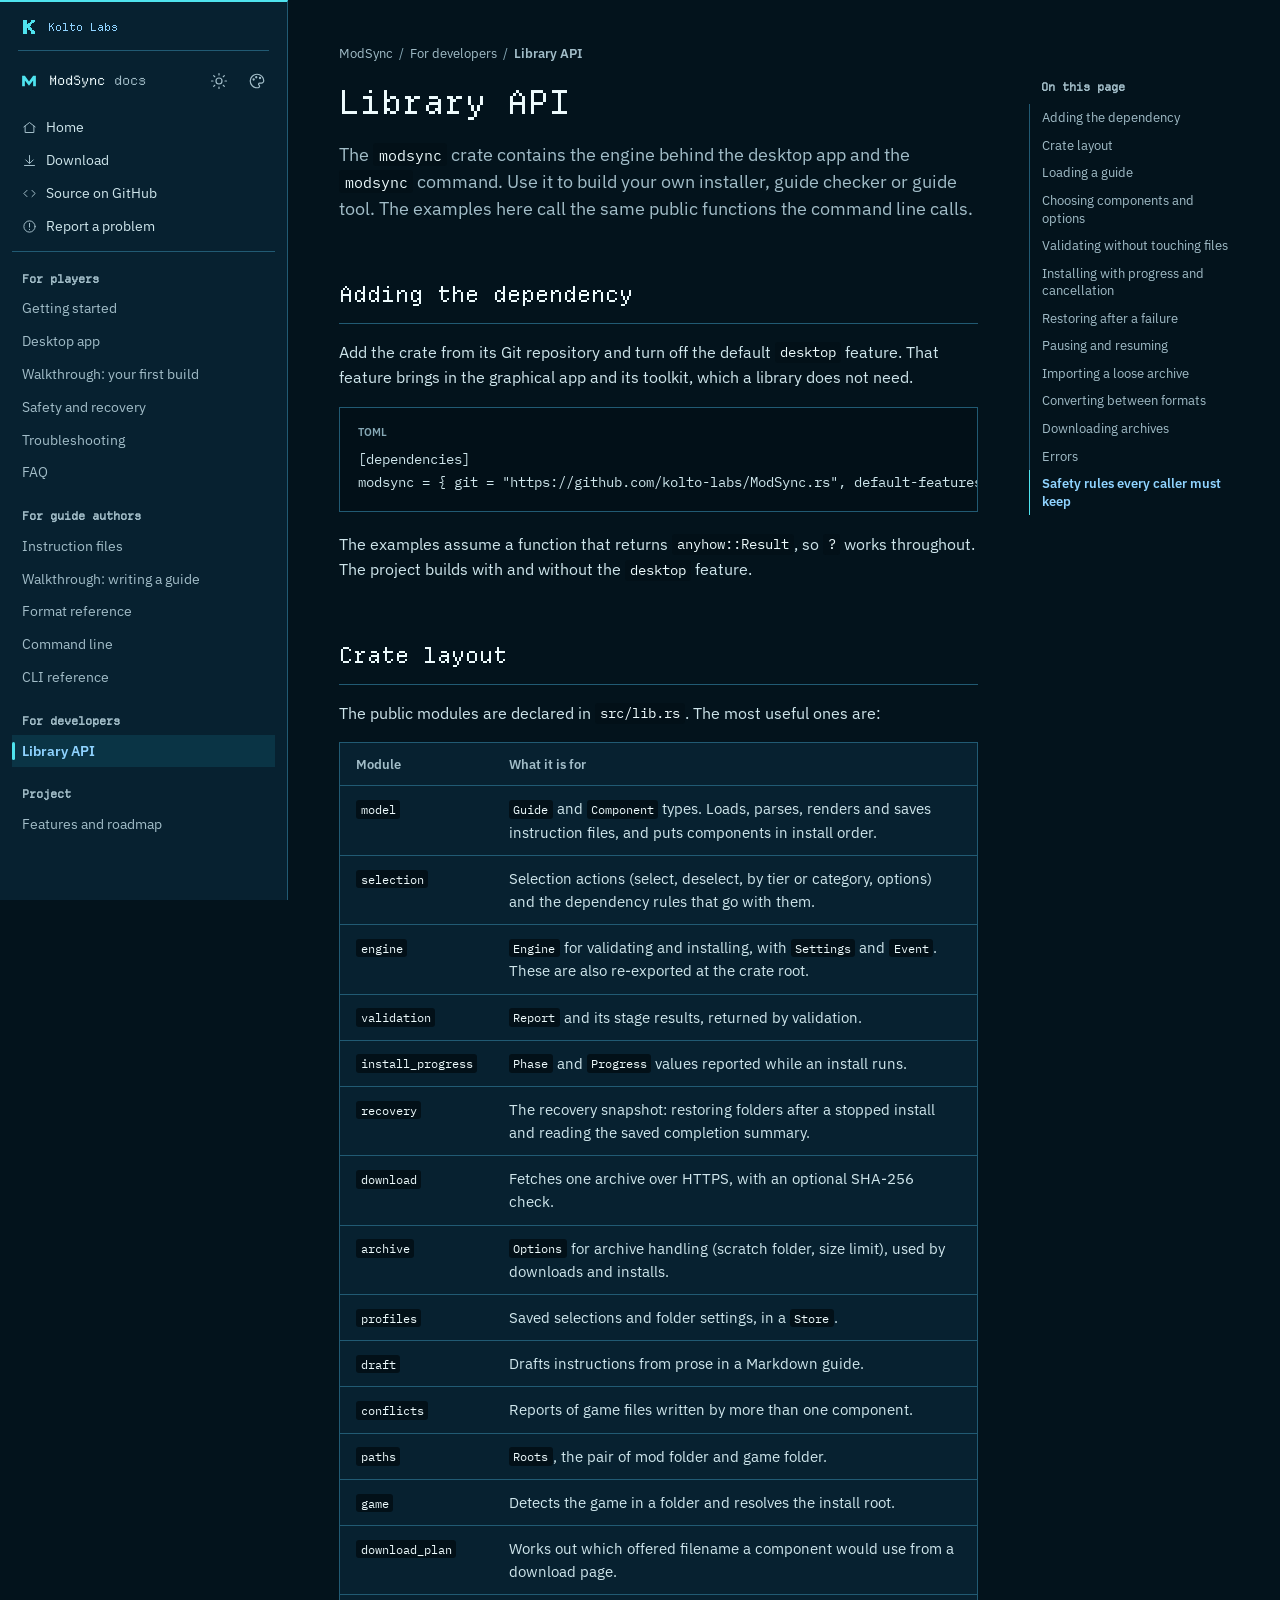
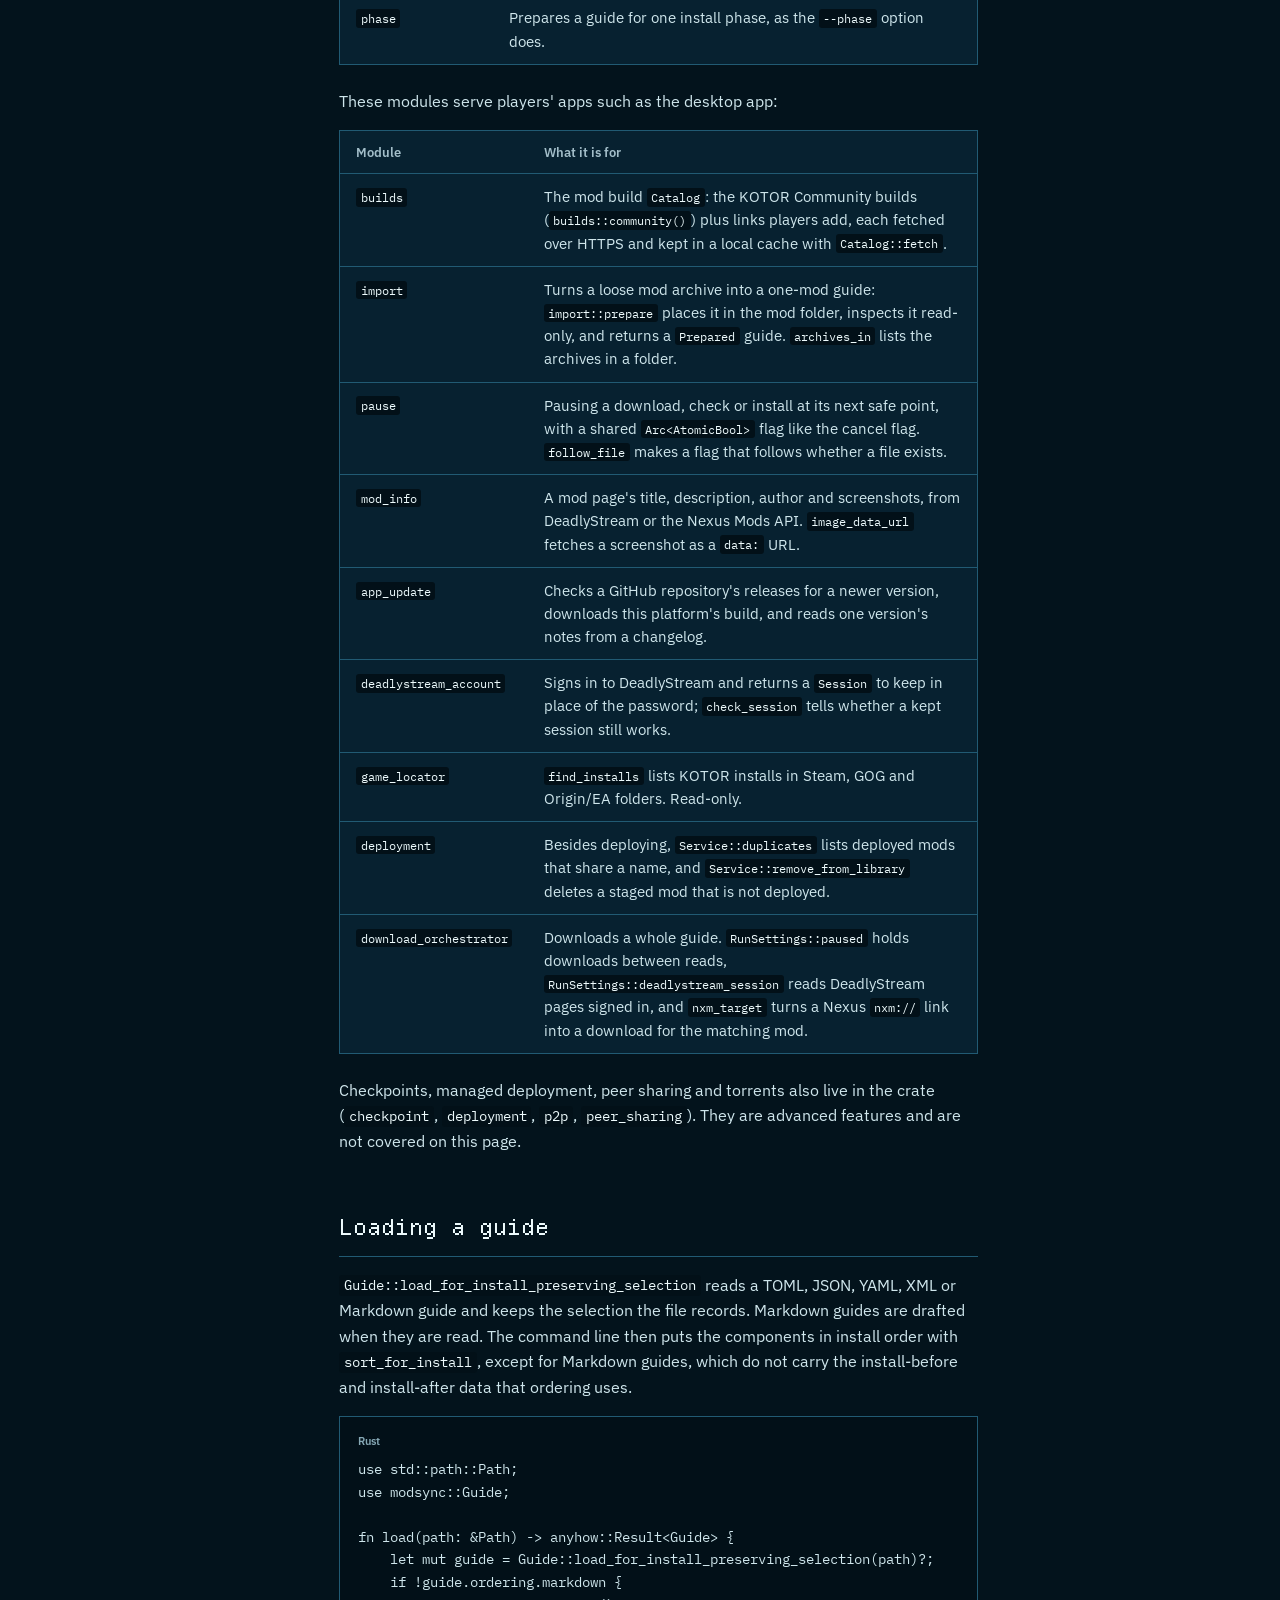
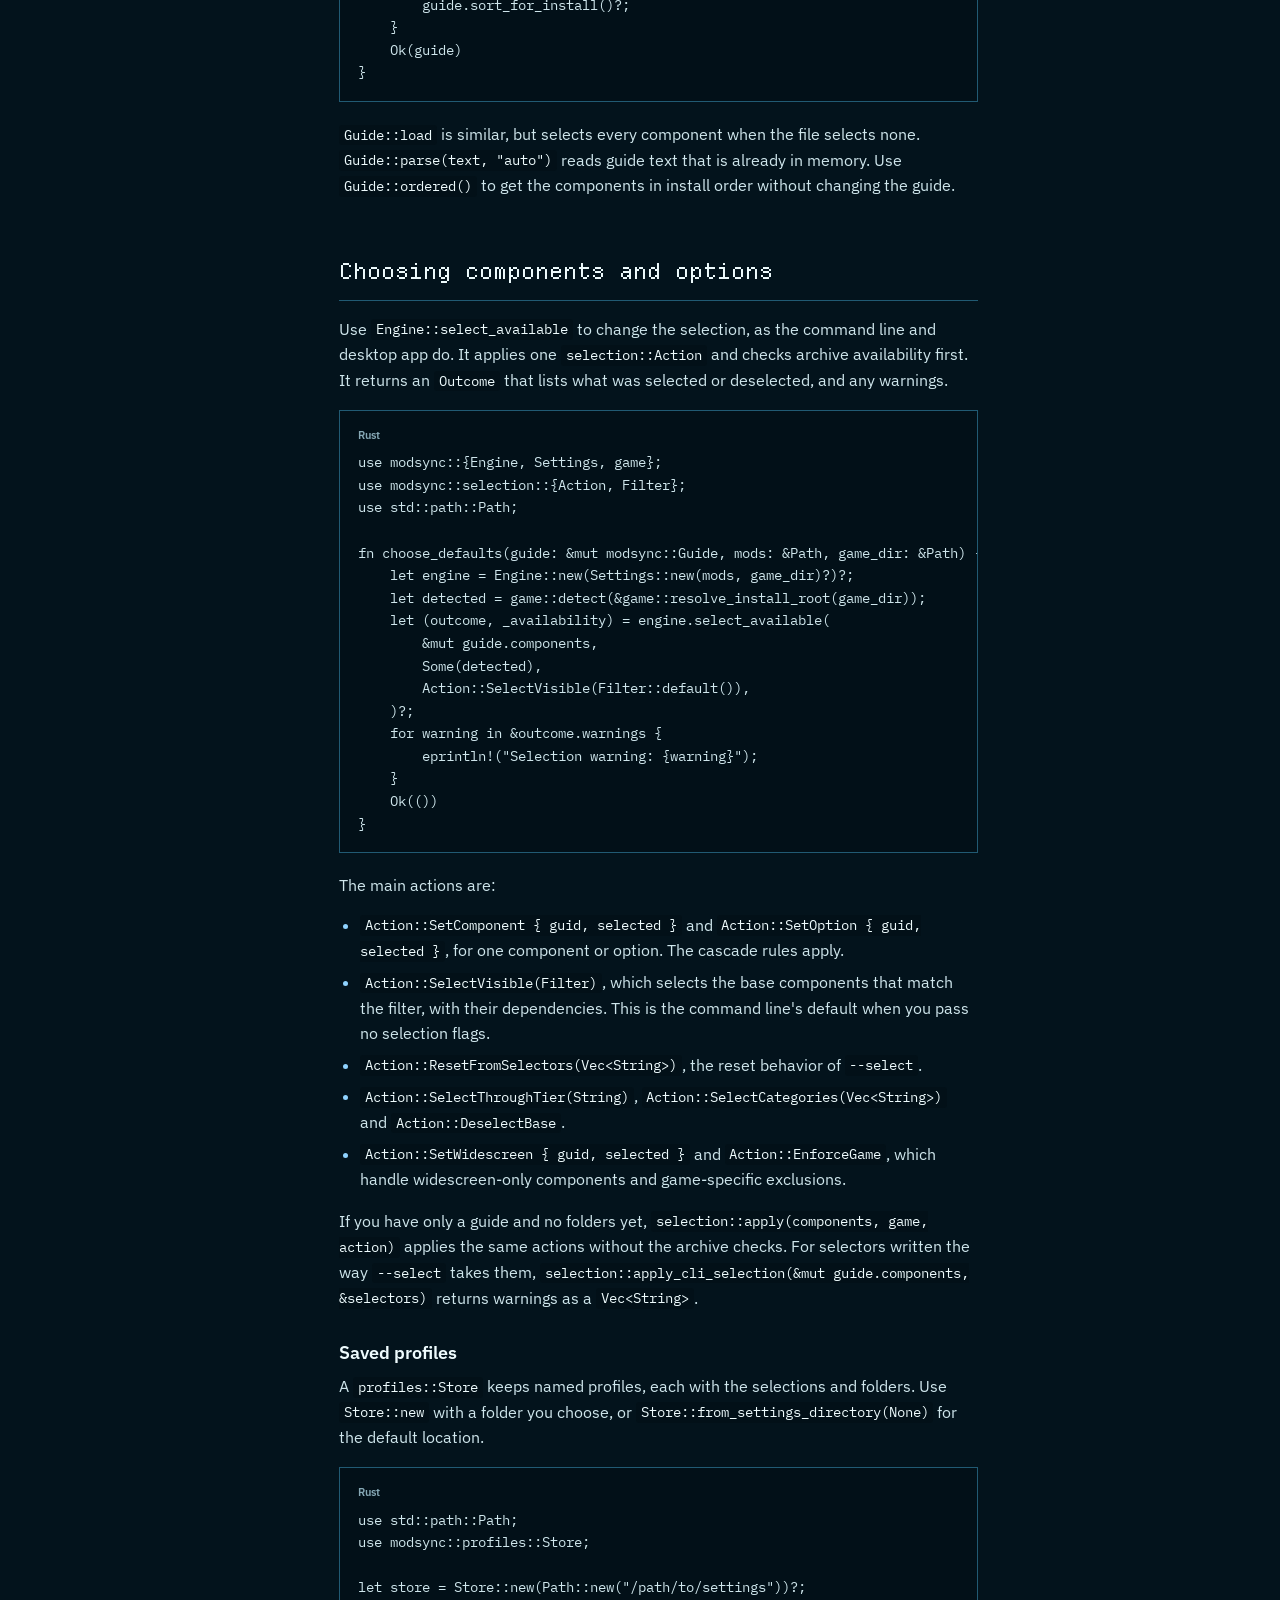
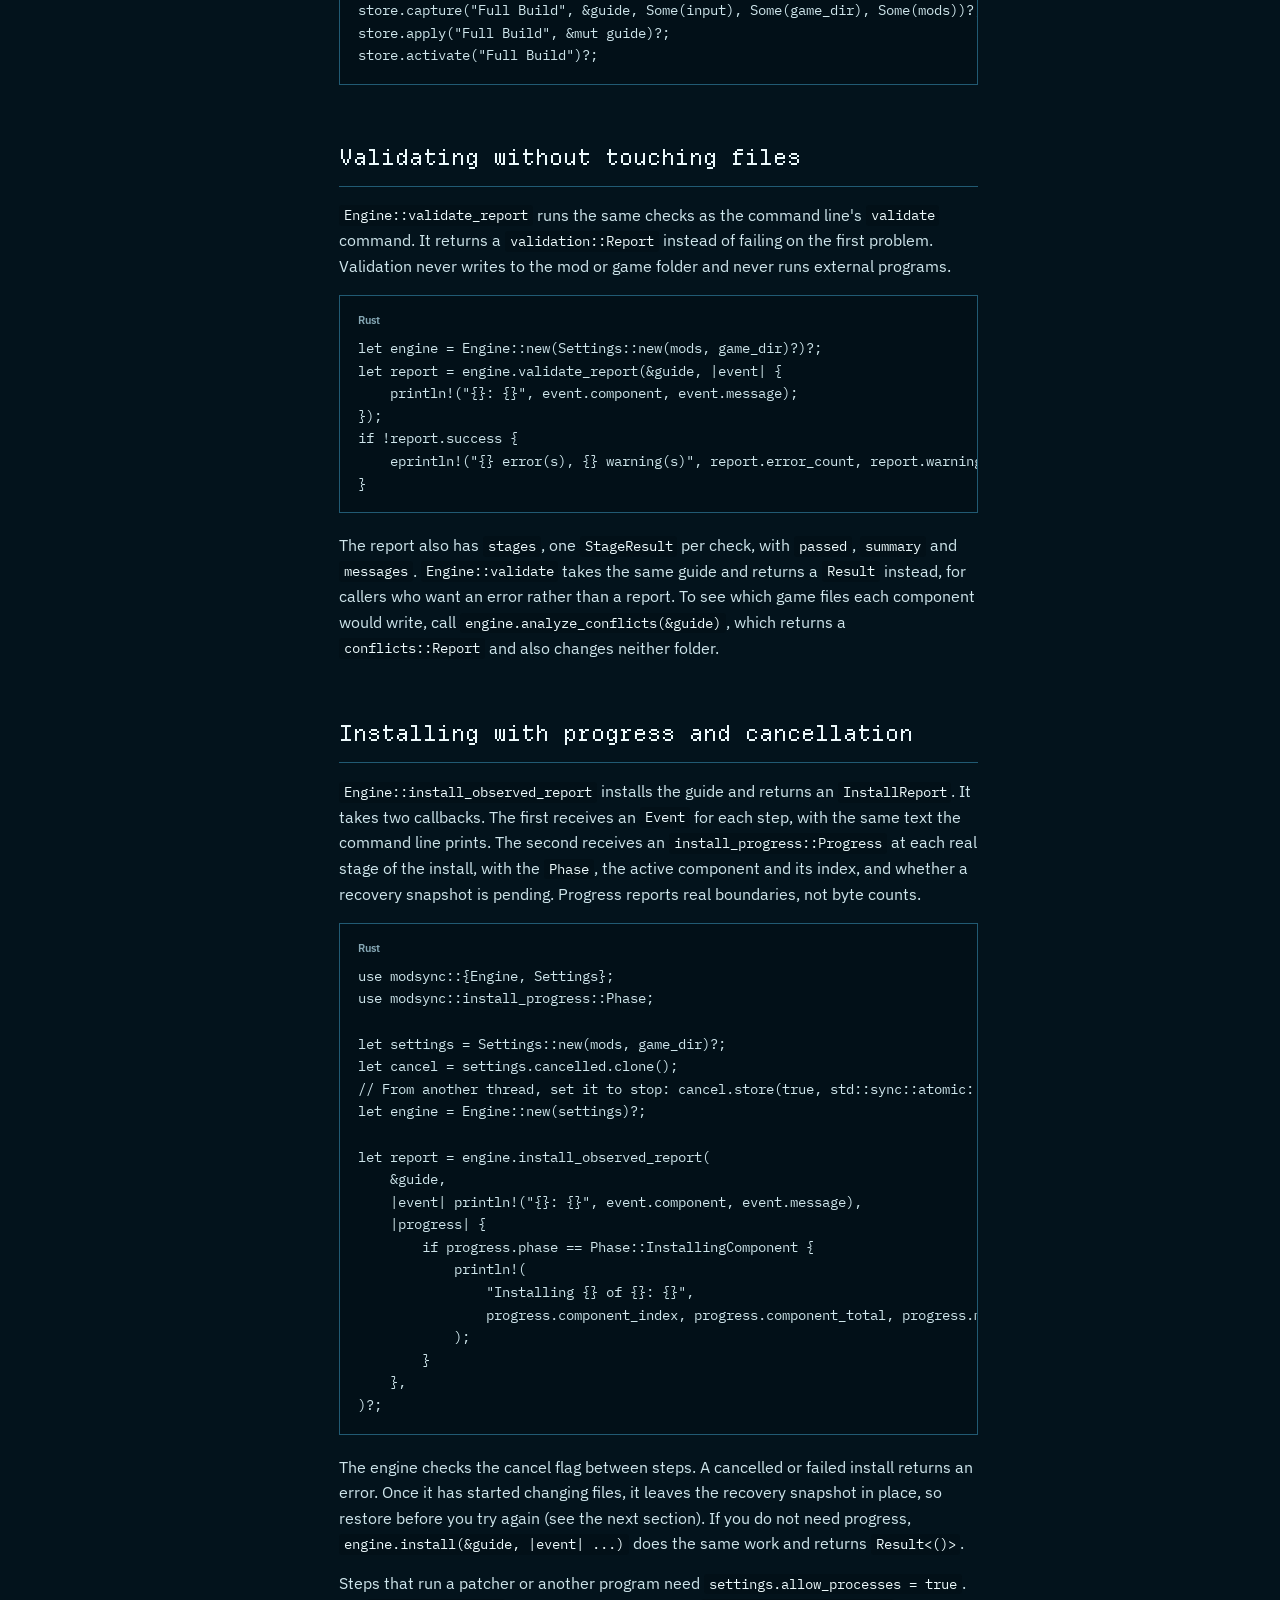
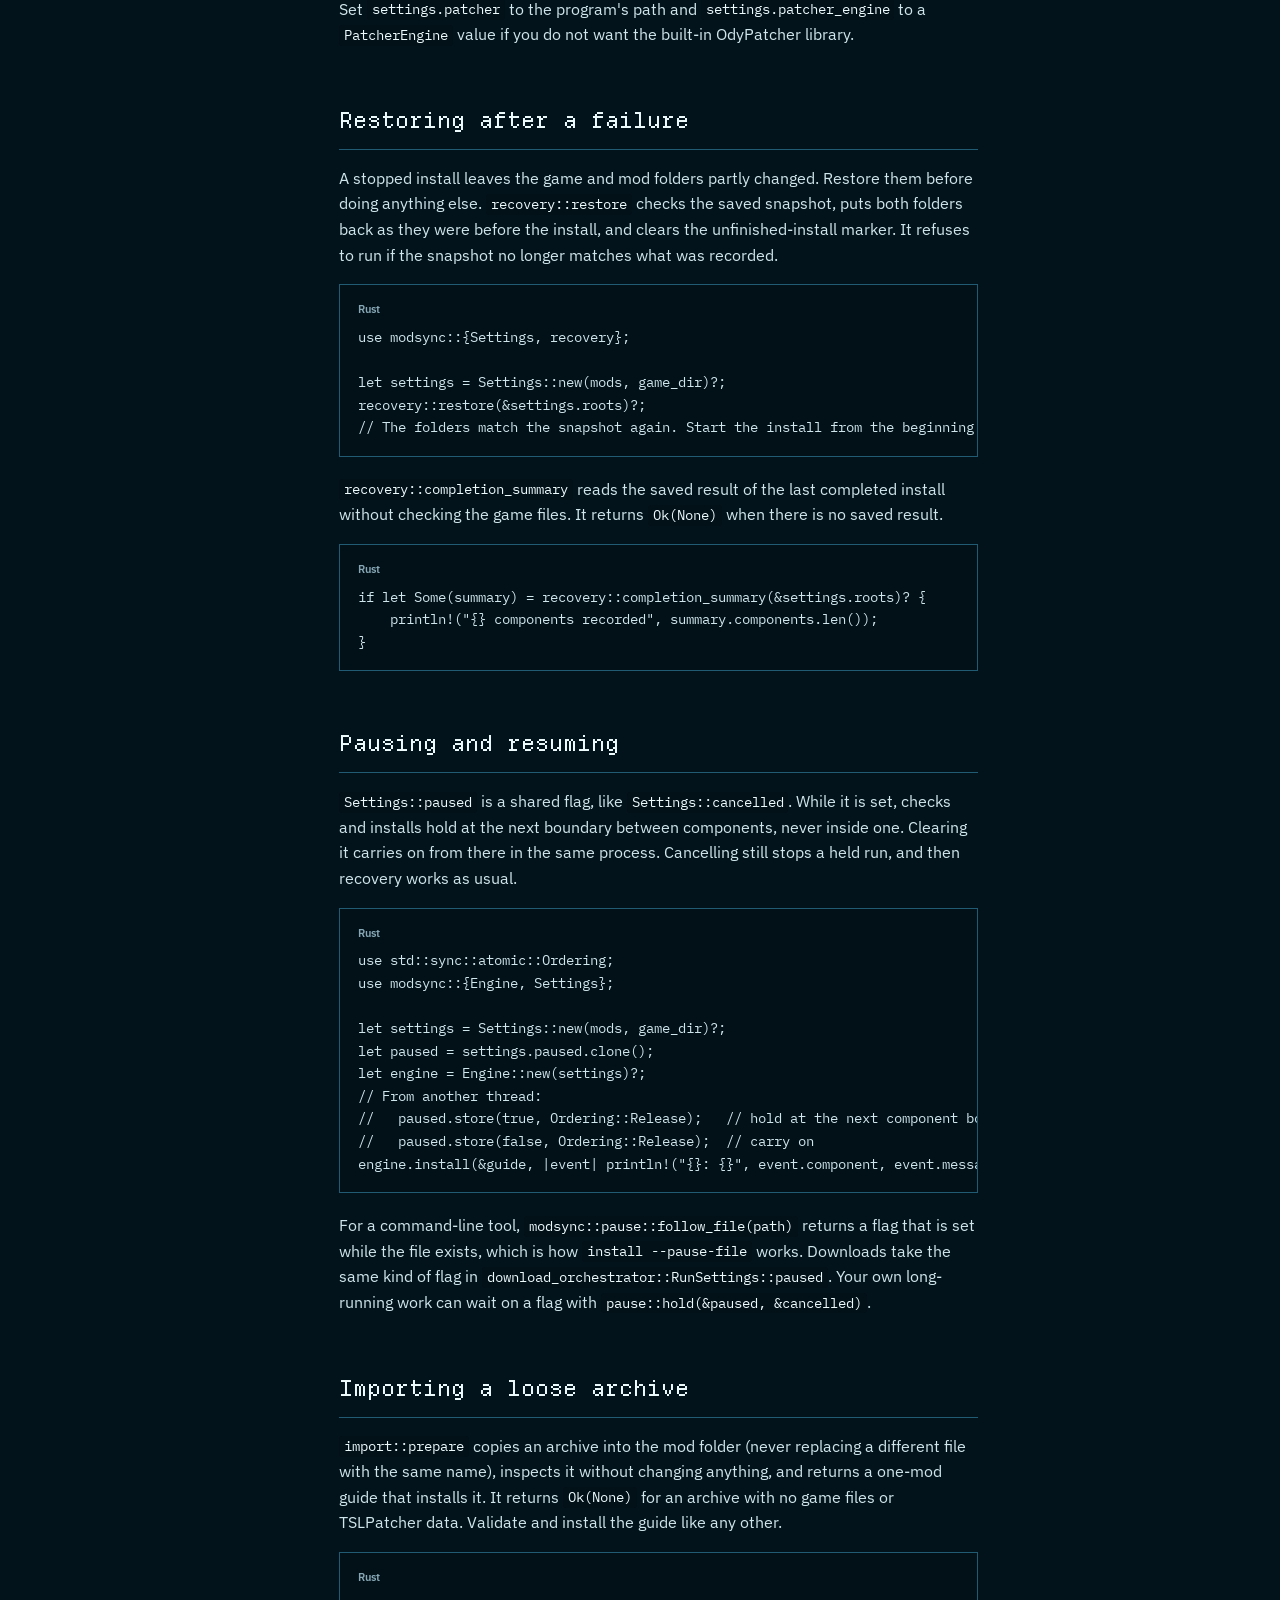
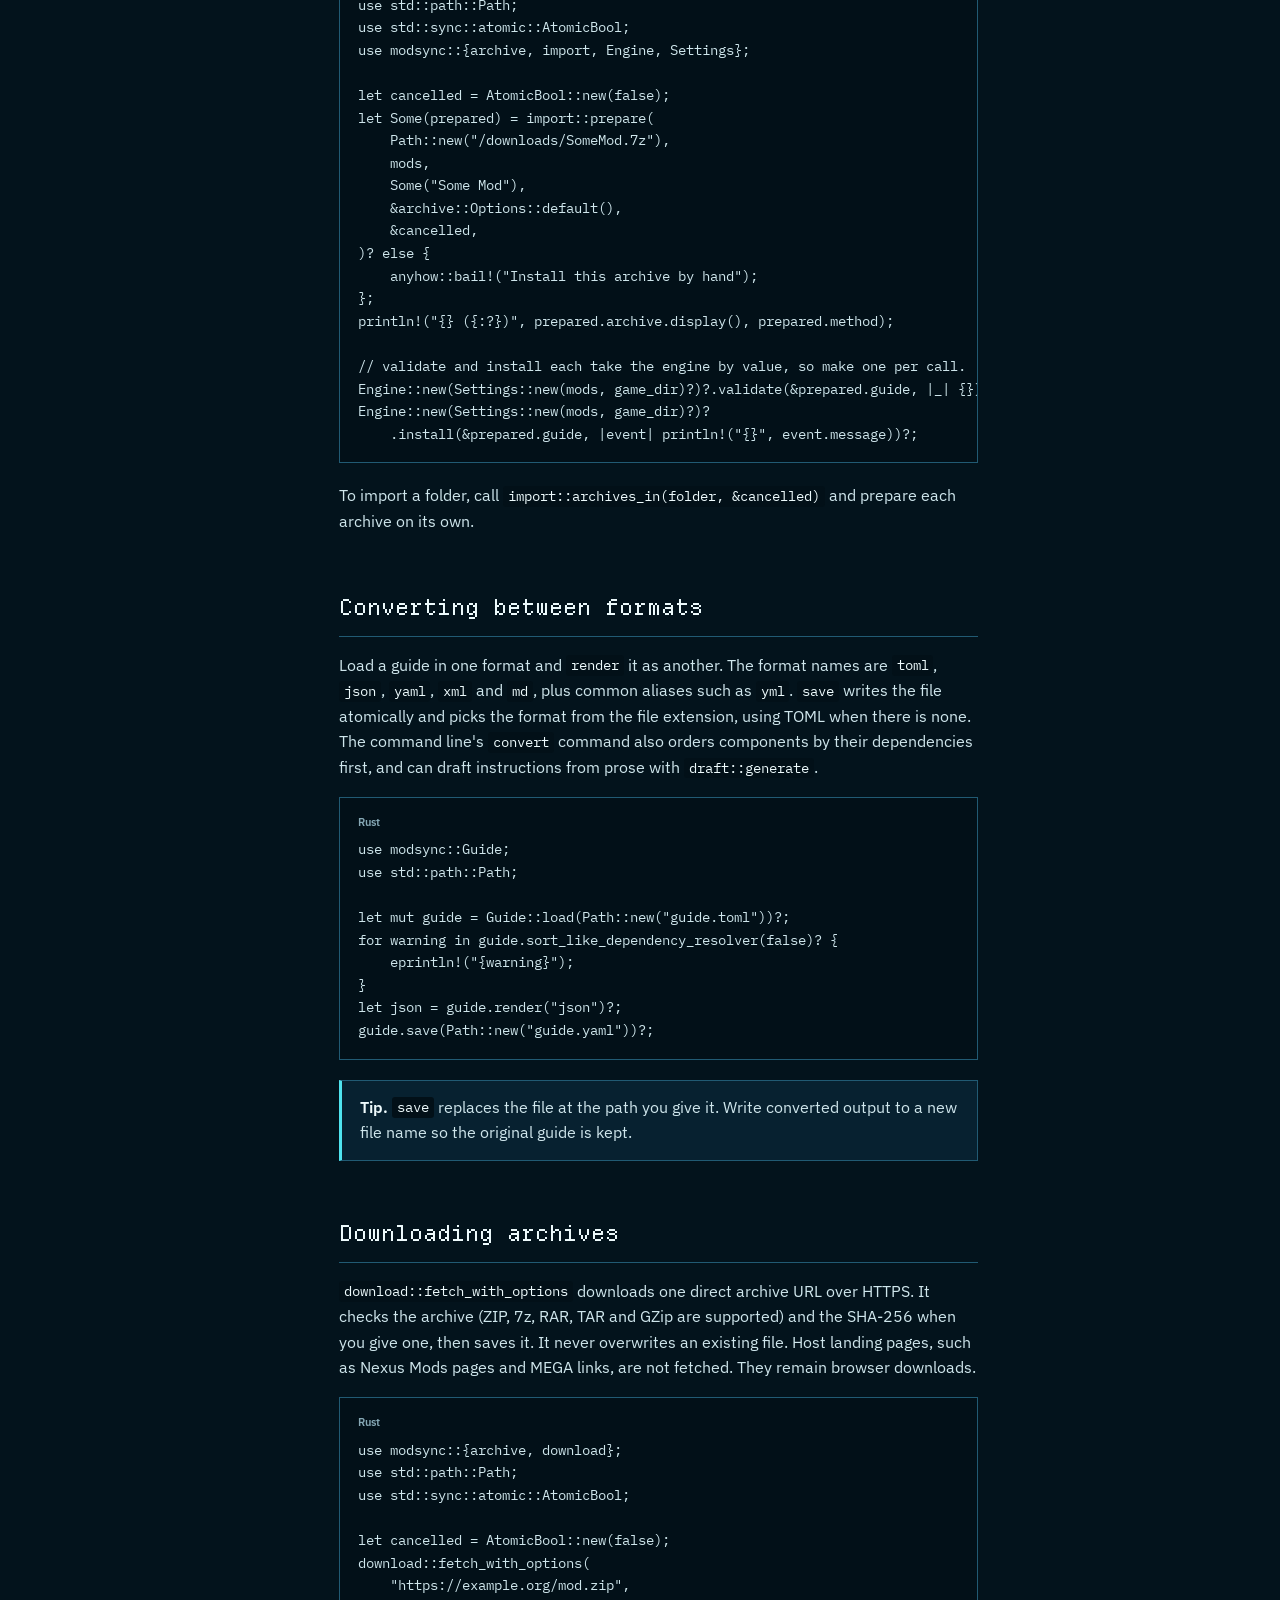
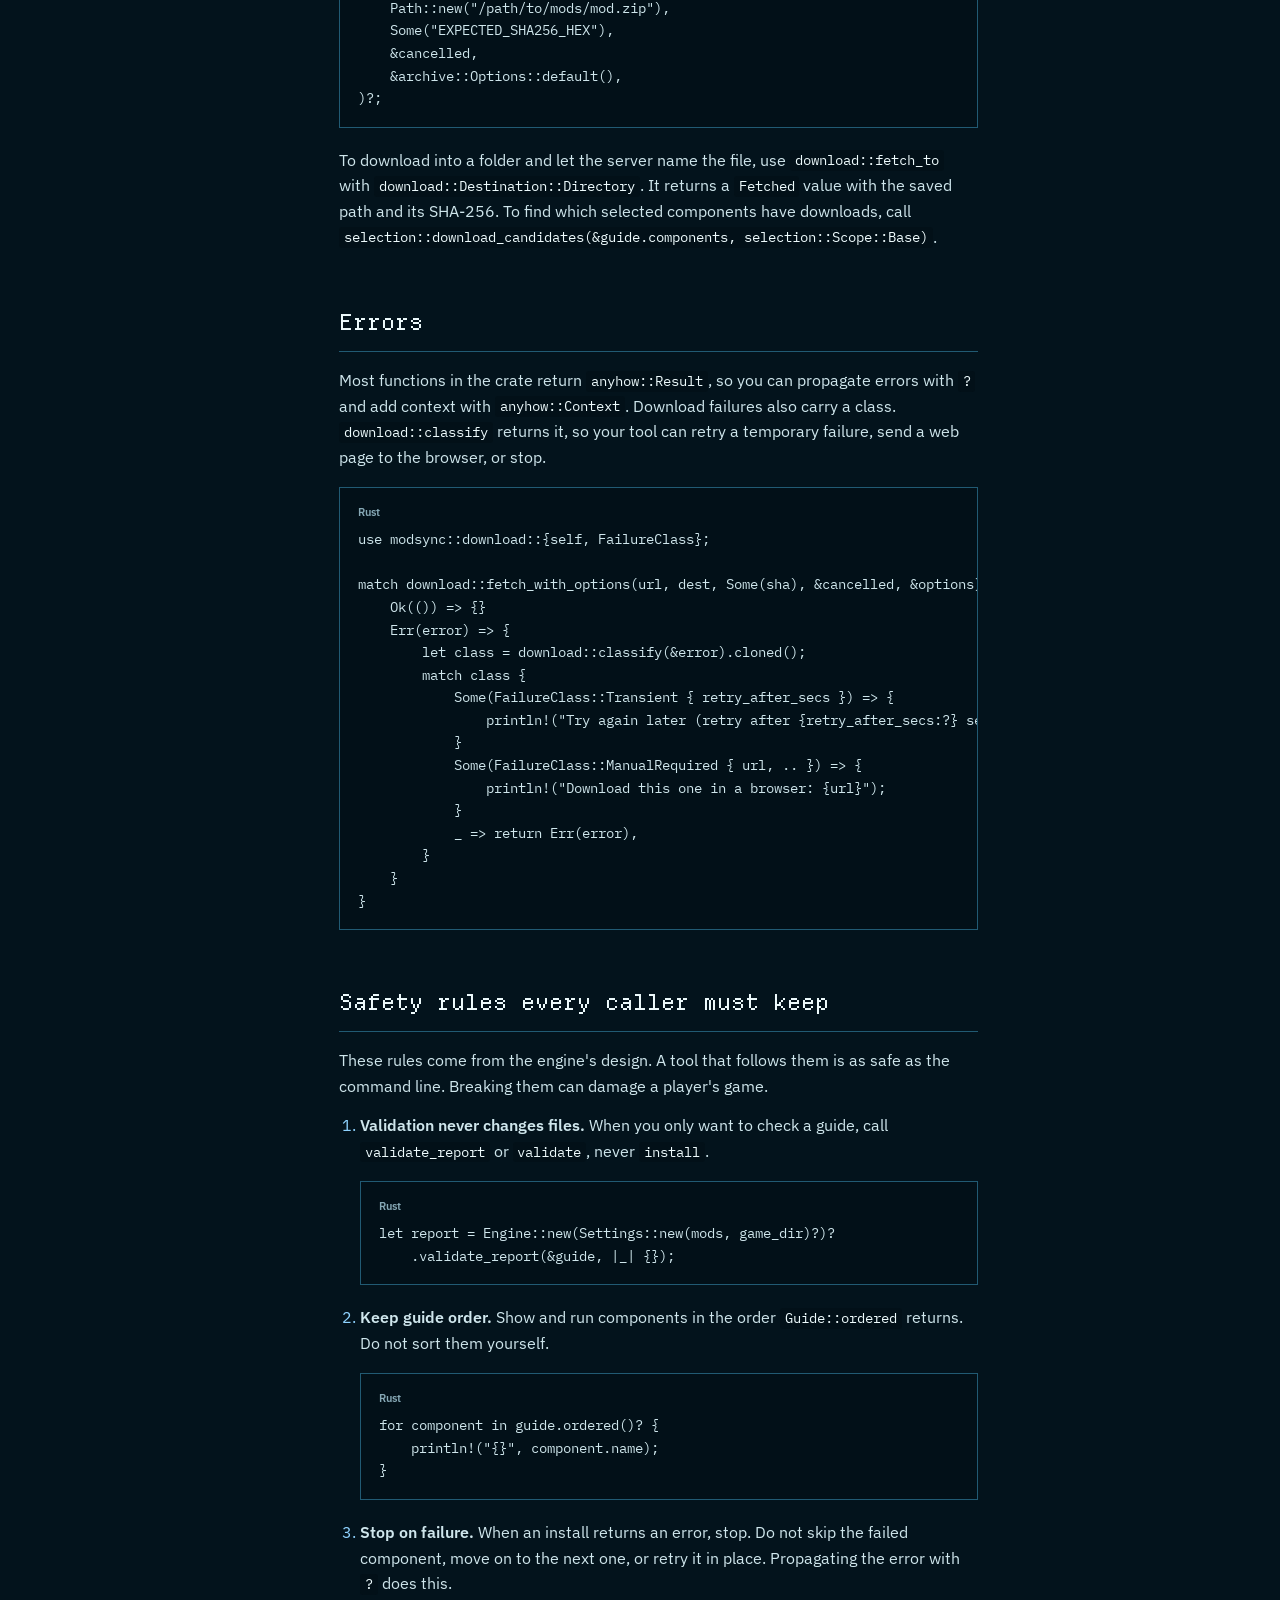
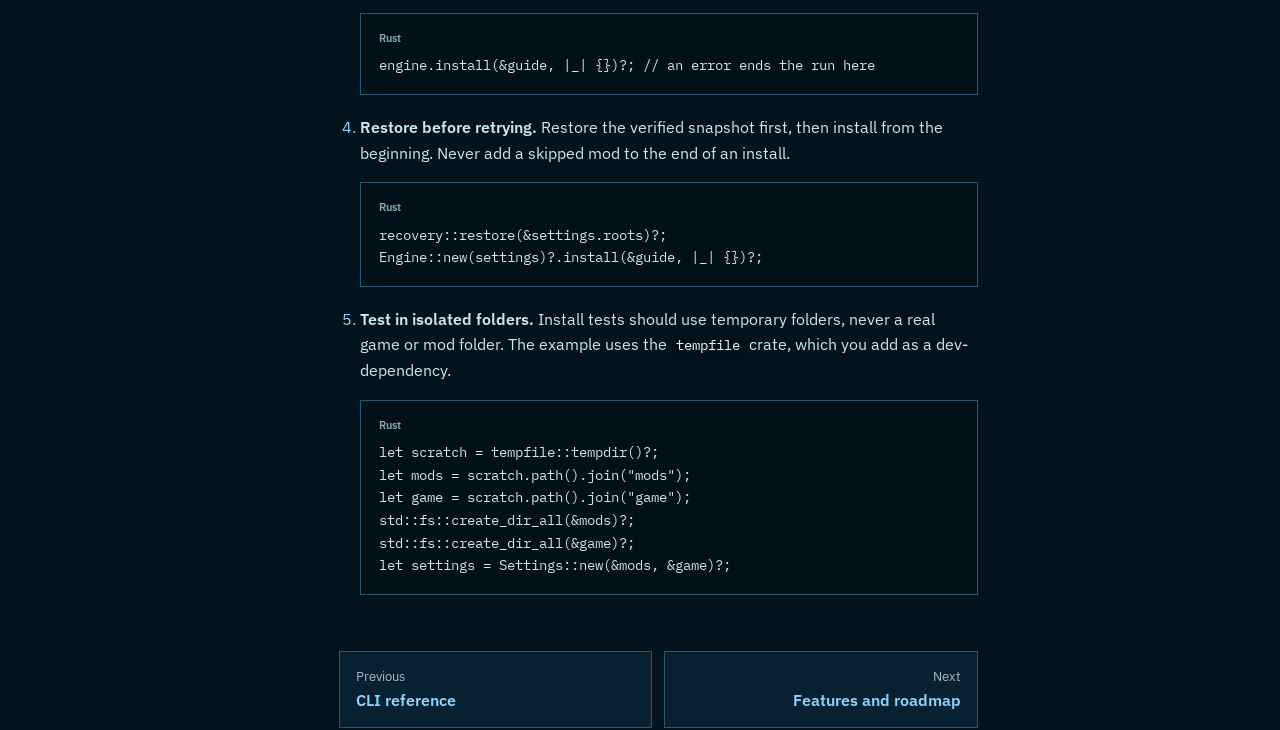
==== commit 785034ff: "Add Classic site theme with an independent palette control (#94)" ====
--- a/site/api.html
+++ b/site/api.html
@@ -10,6 +10,7 @@
 <link rel="preload" href="assets/fonts/departure-mono.woff2" as="font" type="font/woff2" crossorigin />
 <script src="assets/theme-init.js"></script>
 <link rel="stylesheet" href="assets/site.css" />
+<link rel="stylesheet" href="assets/classic.css" />
 <script src="assets/site.js" defer></script>
 </head>
 <body>
@@ -18,11 +19,14 @@
 <aside class="docs-side">
   <a class="lab-link" href="https://koltolabs.bodecloud.workers.dev/"><img src="assets/kolto-labs.svg" alt="" width="22" height="22" />Kolto Labs</a>
   <div class="docs-side-top">
-    <a class="docs-brand" href="./" aria-label="ModSync home"><img class="logo" src="assets/modsync.svg" alt="" width="22" height="22" />ModSync <span>docs</span></a>
+    <a class="docs-brand" href="./" aria-label="ModSync home"><img class="logo" data-project-logo src="assets/modsync.svg" alt="" width="22" height="22" />ModSync <span>docs</span></a>
     <button class="icon-btn" type="button" data-theme-toggle aria-pressed="false" aria-label="Switch appearance">
       <svg class="moon" viewBox="0 0 24 24" fill="none" stroke="currentColor" stroke-width="1.6" stroke-linecap="round" stroke-linejoin="round" aria-hidden="true"><path d="M12 3a9 9 0 1 0 9 9 7 7 0 0 1-9-9z"/></svg>
       <svg class="sun" viewBox="0 0 24 24" fill="none" stroke="currentColor" stroke-width="1.6" stroke-linecap="round" aria-hidden="true"><circle cx="12" cy="12" r="4"/><path d="M12 2v2M12 20v2M4.9 4.9l1.4 1.4M17.7 17.7l1.4 1.4M2 12h2M20 12h2M4.9 19.1l1.4-1.4M17.7 6.3l1.4-1.4"/></svg>
     </button>
+      <button class="icon-btn" type="button" data-site-style-toggle aria-pressed="false" aria-label="Theme: Kolto Labs. Switch to Classic theme" title="Theme: Kolto Labs. Switch to Classic theme">
+        <svg viewBox="0 0 24 24" fill="none" stroke="currentColor" stroke-width="1.6" stroke-linecap="round" stroke-linejoin="round" aria-hidden="true"><path d="M12 3a9 9 0 1 0 0 18h1.4a2 2 0 0 0 1.4-3.4l-.2-.2a1.5 1.5 0 0 1 1.1-2.6H18a3 3 0 0 0 3-3A9 9 0 0 0 12 3Z"/><circle cx="7.5" cy="10" r=".75" fill="currentColor"/><circle cx="11" cy="7" r=".75" fill="currentColor"/><circle cx="16" cy="8" r=".75" fill="currentColor"/></svg>
+      </button>
     <button id="docs-menu" class="icon-btn docs-menu" type="button" aria-label="Show the list of pages" aria-expanded="false" aria-controls="docs-nav">
       <svg viewBox="0 0 24 24" fill="none" stroke="currentColor" stroke-width="1.6" stroke-linecap="round" aria-hidden="true"><path d="M4 7h16M4 12h16M4 17h16"/></svg>
     </button>
@@ -40,7 +44,7 @@
 <div class="docs-main">
 <main class="docs-article" id="content">
 <p class="crumb"><a href="./">ModSync</a><span>/</span>For developers<span>/</span><strong>Library API</strong></p>
-<h1>Library API</h1>
+<h1>Library <span class="classic-serif">API</span></h1>
 <p class="lead">The <code>modsync</code> crate contains the engine behind the desktop app and the <code>modsync</code> command. Use it to build your own installer, guide checker or guide tool. The examples here call the same public functions the command line calls.</p>
 
 <section id="build">
--- a/site/assets/site.css
+++ b/site/assets/site.css
@@ -1252,3 +1252,9 @@
   .mp-top nav a[data-repo] { display: none; }
   .hero-actions .btn { flex: 1 1 auto; }
 }
+
+/* A separate palette control switches visual themes without changing light/dark. */
+[data-site-style-toggle][aria-pressed='true'] {
+  background: var(--selected);
+  color: var(--accent-ink);
+}
--- a/site/assets/classic.css
+++ b/site/assets/classic.css
@@ -0,0 +1,144 @@
+/* Classic restores the original PR #83 palette and type pairing.
+   Only visual styling changes; content and controls stay shared. */
+@font-face {
+  font-family: 'Instrument Sans'; src: url('fonts/instrument-sans-regular.woff2') format('woff2');
+  font-weight: 400; font-style: normal; font-display: swap;
+}
+@font-face {
+  font-family: 'Instrument Sans'; src: url('fonts/instrument-sans-medium.woff2') format('woff2');
+  font-weight: 500; font-style: normal; font-display: swap;
+}
+@font-face {
+  font-family: 'Instrument Sans'; src: url('fonts/instrument-sans-semibold.woff2') format('woff2');
+  font-weight: 600; font-style: normal; font-display: swap;
+}
+@font-face {
+  font-family: 'Instrument Serif'; src: url('fonts/instrument-serif-italic.woff2') format('woff2');
+  font-weight: 400; font-style: italic; font-display: swap;
+}
+
+:root[data-site-style='classic'] {
+  --font-ui: 'Instrument Sans', system-ui, -apple-system, 'Segoe UI', sans-serif;
+  --font-display: var(--font-ui);
+  --font-serif: 'Instrument Serif', Georgia, serif;
+  --font-mono: ui-monospace, 'Cascadia Mono', 'SFMono-Regular', Consolas, Menlo, monospace;
+  --radius: 4px;
+  --radius-panel: 8px;
+  --side-w: 288px;
+  --gutter: clamp(16px, 5vw, 56px);
+  --max: 1120px;
+
+  color-scheme: dark;
+  --canvas: #14110d;
+  --surface: #1b1813;
+  --rail: #17140f;
+  --sunken: #0f0d0a;
+  --line: #2d2821;
+  --line-strong: #40392f;
+  --ink: #f4efe6;
+  --text: #ede8df;
+  --muted: #a39a8c;
+  --faint: #7f7669;
+  --accent: #d9714a;
+  --accent-ink: #ec8d66;
+  --accent-fg: #14110d;
+  --selected: #2b1f17;
+  --hover: #231f19;
+  --glow: rgba(217, 113, 74, 0.16);
+  --star: rgba(237, 232, 223, 0.5);
+  --ok: #6fc28f;
+  --warn: #e2b04f;
+  --code-bg: #0e0c09;
+  --code-fg: #ede8df;
+  --code-muted: #8f877b;
+  --code-line: #2d2821;
+  --action: var(--accent);
+  --action-ink: var(--accent-fg);
+}
+:root[data-site-style='classic'][data-theme='light'] {
+  /* Light: a warm parchment version of the same palette. */
+  color-scheme: light;
+  --canvas: #f5f0e6;
+  --surface: #fffcf6;
+  --rail: #efe8db;
+  --sunken: #e9e1d2;
+  --line: #e0d6c4;
+  --line-strong: #c9bda7;
+  --ink: #1e1a14;
+  --text: #2b251d;
+  --muted: #655c4f;
+  --faint: #8a8070;
+  --accent: #b4532c;
+  --accent-ink: #9f4723;
+  --accent-fg: #ffffff;
+  --selected: #f4e2d5;
+  --hover: #ebe3d4;
+  --glow: rgba(180, 83, 44, 0.14);
+  --star: rgba(43, 37, 29, 0.22);
+  --ok: #2f7a4f;
+  --warn: #8a5a00;
+  --code-bg: #17130e;
+  --code-fg: #ede8df;
+  --code-muted: #a39a8c;
+  --code-line: #2c261e;
+}
+
+:root[data-site-style='classic'] :is(h1, h2, h3) {
+  font-weight: 500;
+  letter-spacing: -0.02em;
+}
+:root[data-site-style='classic'] :is(.mp-top, .docs-side) { border-top: 0; }
+:root[data-site-style='classic'] .mp-head h1 {
+  font: 600 clamp(30px, 4vw, 40px)/1.1 var(--font-ui);
+  letter-spacing: -0.02em;
+  color: var(--ink);
+  text-shadow: none;
+}
+:root[data-site-style='classic'] .mp-deck {
+  font: italic 400 clamp(28px, 4vw, 36px)/1.3 var(--font-serif);
+  color: var(--accent-ink);
+}
+:root[data-site-style='classic'] .mp-crumbs {
+  text-transform: none;
+  letter-spacing: 0.02em;
+  font-size: 12px;
+  color: var(--muted);
+}
+:root[data-site-style='classic'] .mark { font: 600 16px/1.5 var(--font-ui); }
+:root[data-site-style='classic'] .mp-top nav a { font: 400 14px/1.5 var(--font-ui); }
+:root[data-site-style='classic'] .logo { border-radius: 5px; }
+:root[data-site-style='classic'] :is(.card, .btn) { box-shadow: none; }
+:root[data-site-style='classic'] :is(.card, .mp-stage) { border-radius: var(--radius-panel); }
+:root[data-site-style='classic'] .btn { border-radius: var(--radius); }
+:root[data-site-style='classic'] :is(.btn, .btn.big) { font: 600 14px/1.5 var(--font-ui); }
+:root[data-site-style='classic'] .mp-thumbs img { border-radius: 6px; }
+:root[data-site-style='classic'] :is(.mp-body h2, .section-label) {
+  font: 500 24px/1.4 var(--font-ui);
+}
+:root[data-site-style='classic'] .mp-body h3 {
+  color: var(--muted);
+  font: 600 13px/1.5 var(--font-ui);
+}
+:root[data-site-style='classic'] .mp-body .steps li::before {
+  font: 600 18px/1.5 var(--font-ui);
+}
+:root[data-site-style='classic'] .docs-brand { font: 600 15px/1.5 var(--font-ui); }
+:root[data-site-style='classic'] :is(.docs-nav h2, .docs-outline h2) { font-weight: 600; }
+:root[data-site-style='classic'] .docs-article h1 {
+  font: 500 clamp(32px, 4.4vw, 44px)/1.08 var(--font-ui);
+  letter-spacing: -0.03em;
+}
+:root[data-site-style='classic'] .docs-article h1 .classic-serif {
+  font-family: var(--font-serif);
+  font-weight: 400;
+  font-style: italic;
+  letter-spacing: -0.01em;
+  color: var(--accent-ink);
+}
+:root[data-site-style='classic'] .docs-article h2 { font: 500 24px/1.3 var(--font-ui); }
+:root[data-site-style='classic'] pre.code .s { color: #c8d6a0; }
+:root[data-site-style='classic'] pre.code .k { color: #ec8d66; }
+@media (max-width: 600px) {
+  :root[data-site-style='classic'] .mark { font-size: 14px; }
+  :root[data-site-style='classic'] :is(.section-label, .mp-body h2, .docs-article h2) { font-size: 21px; }
+}
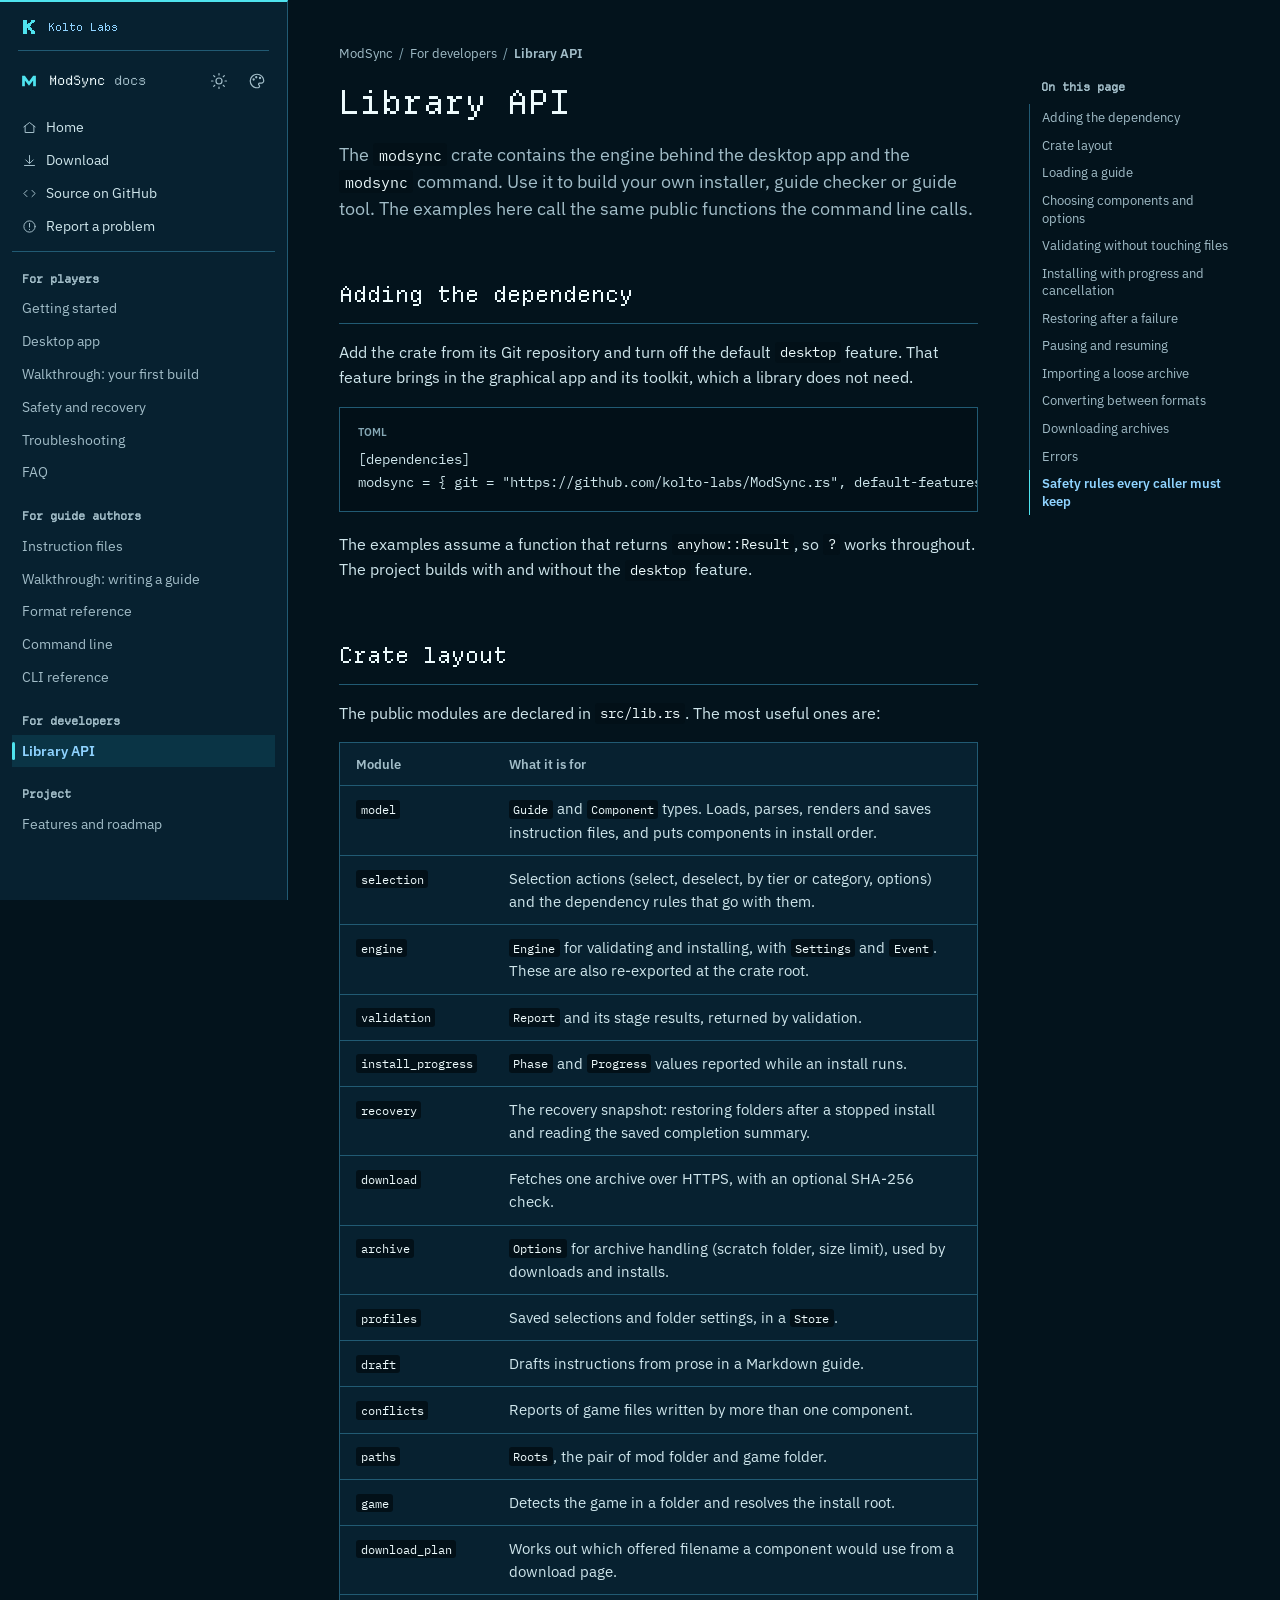
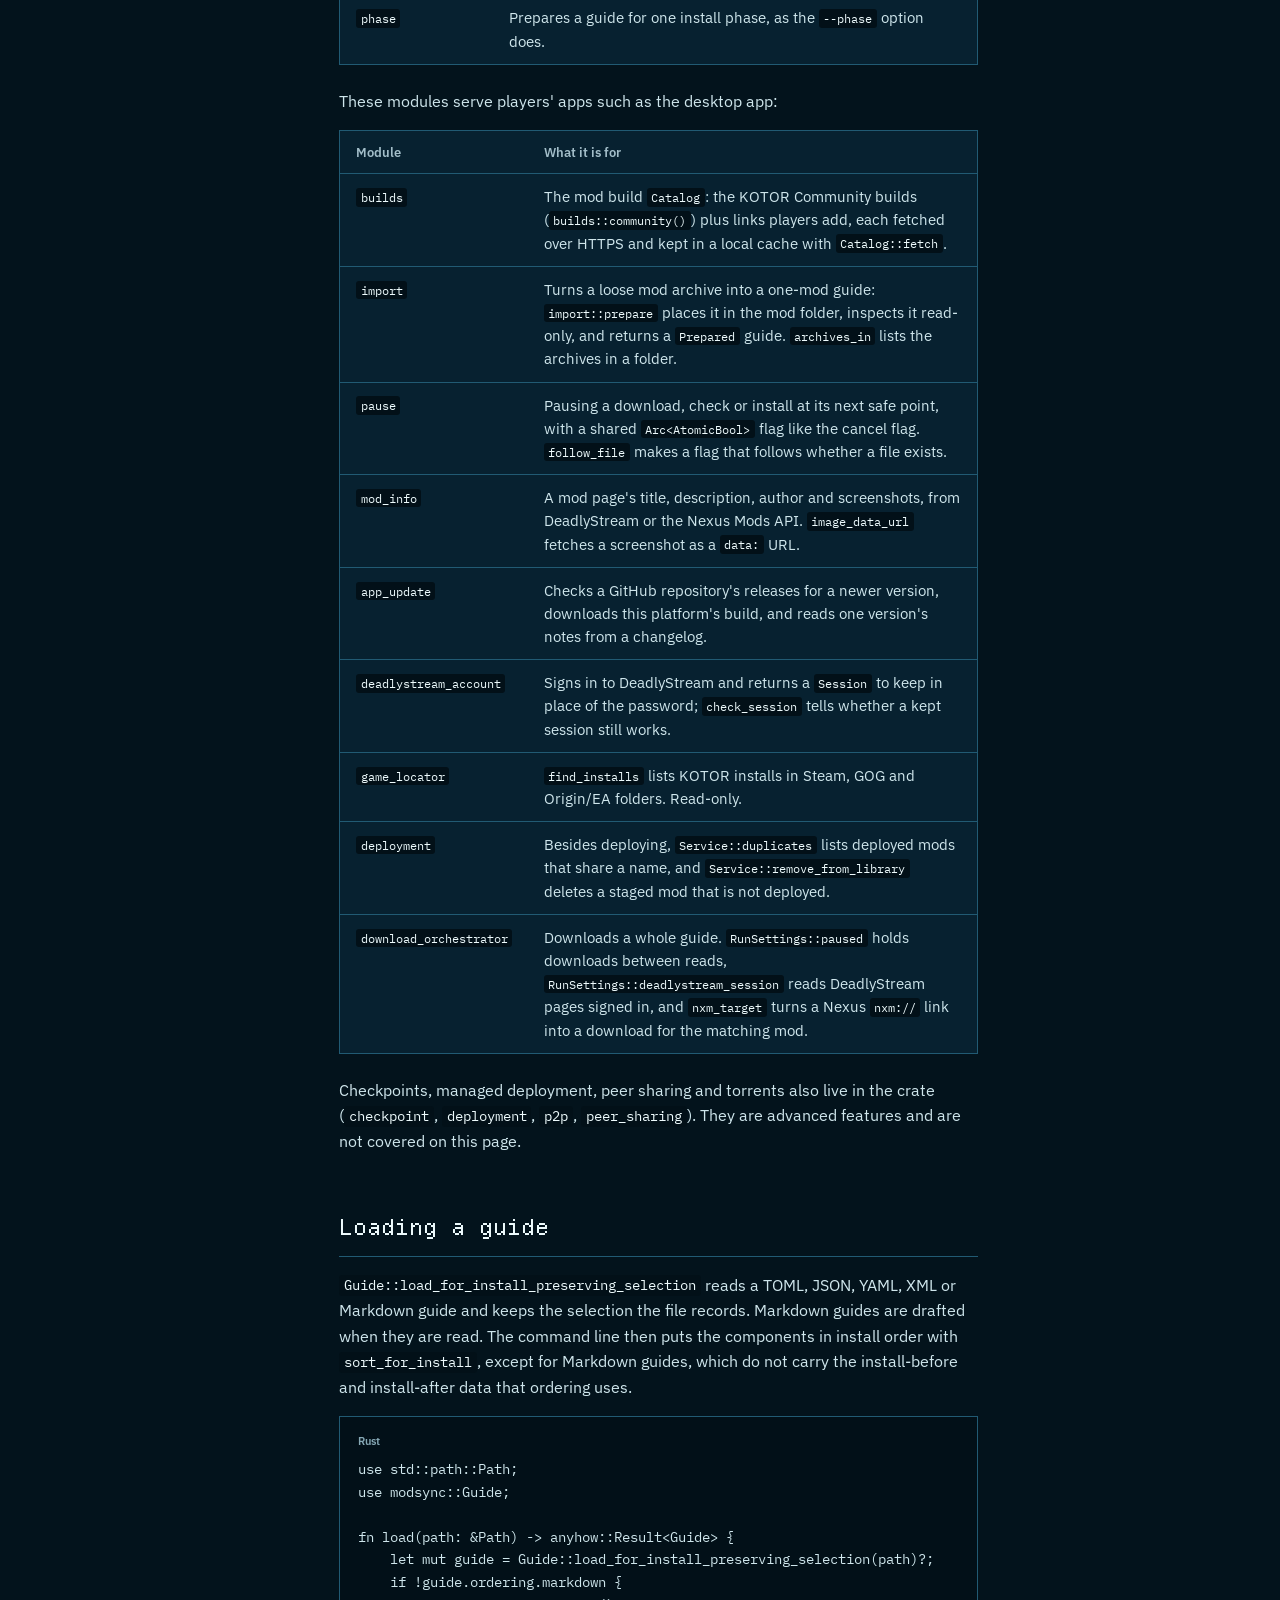
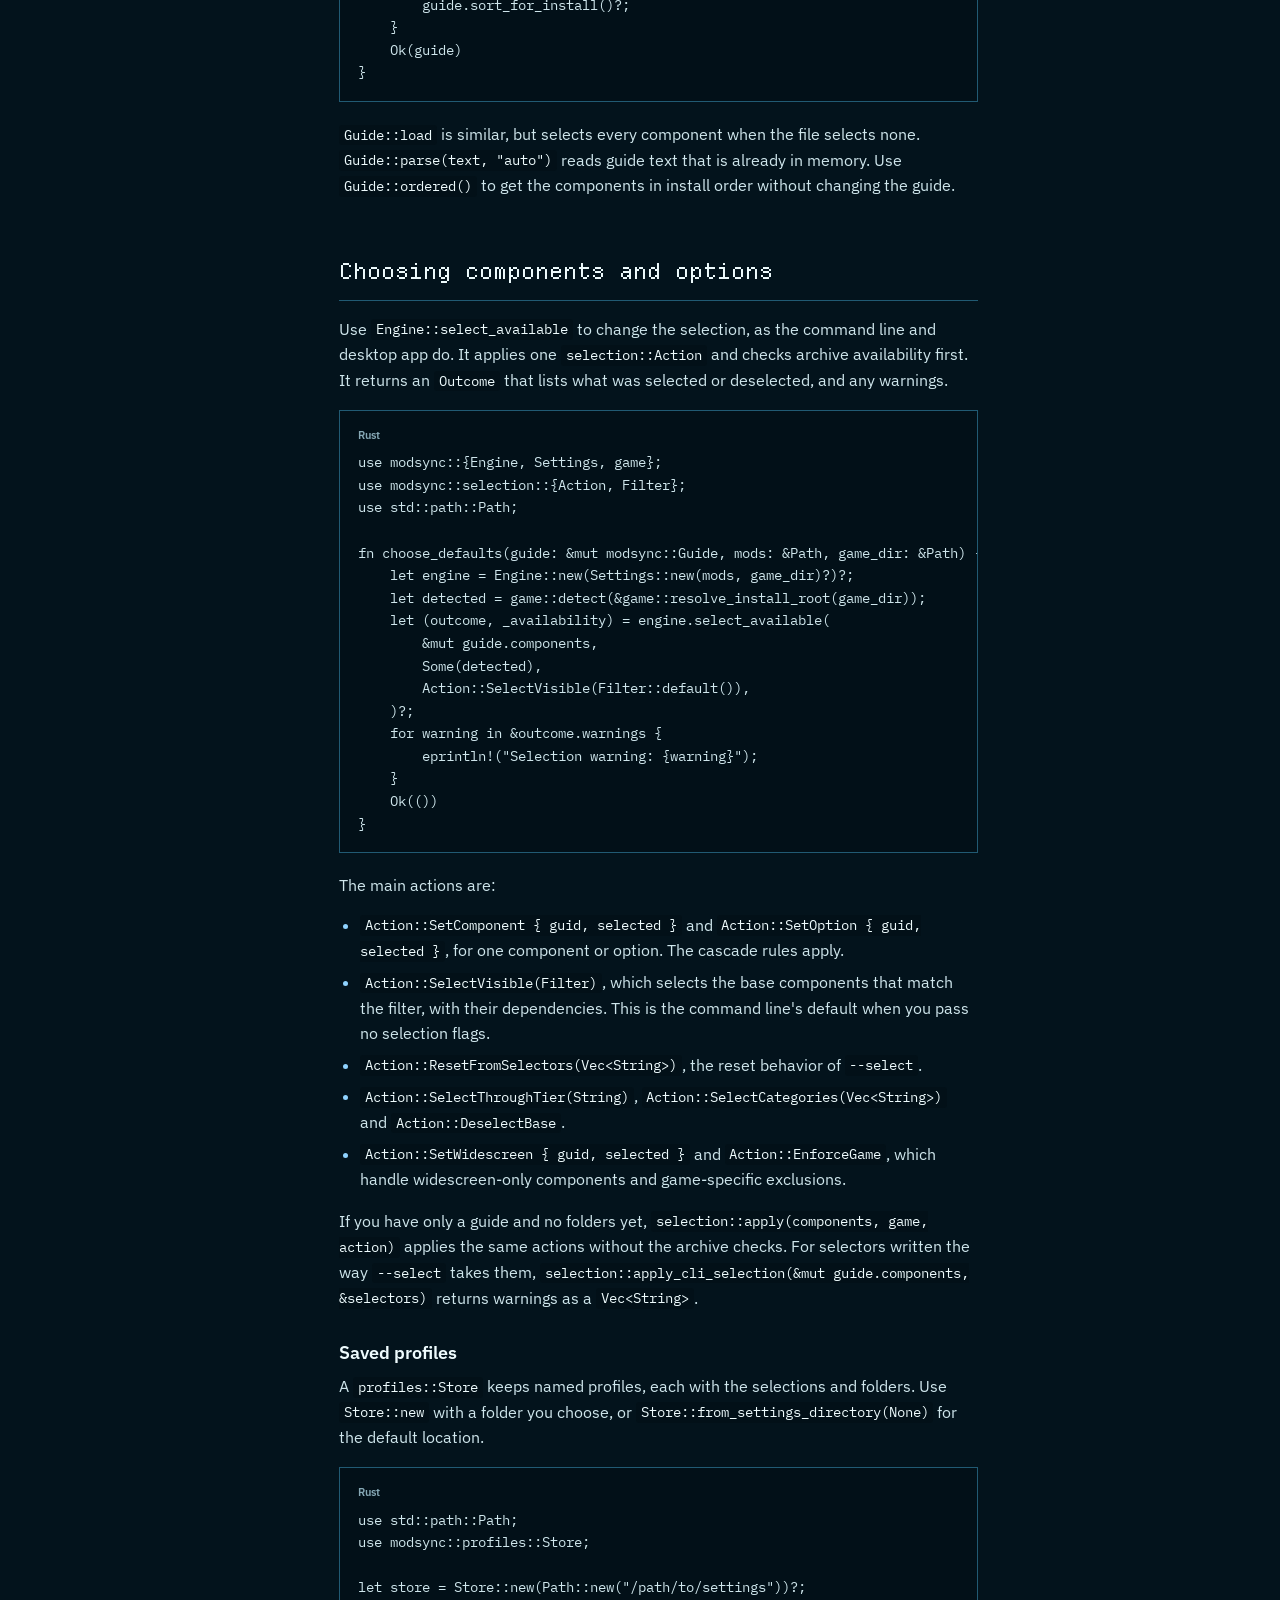
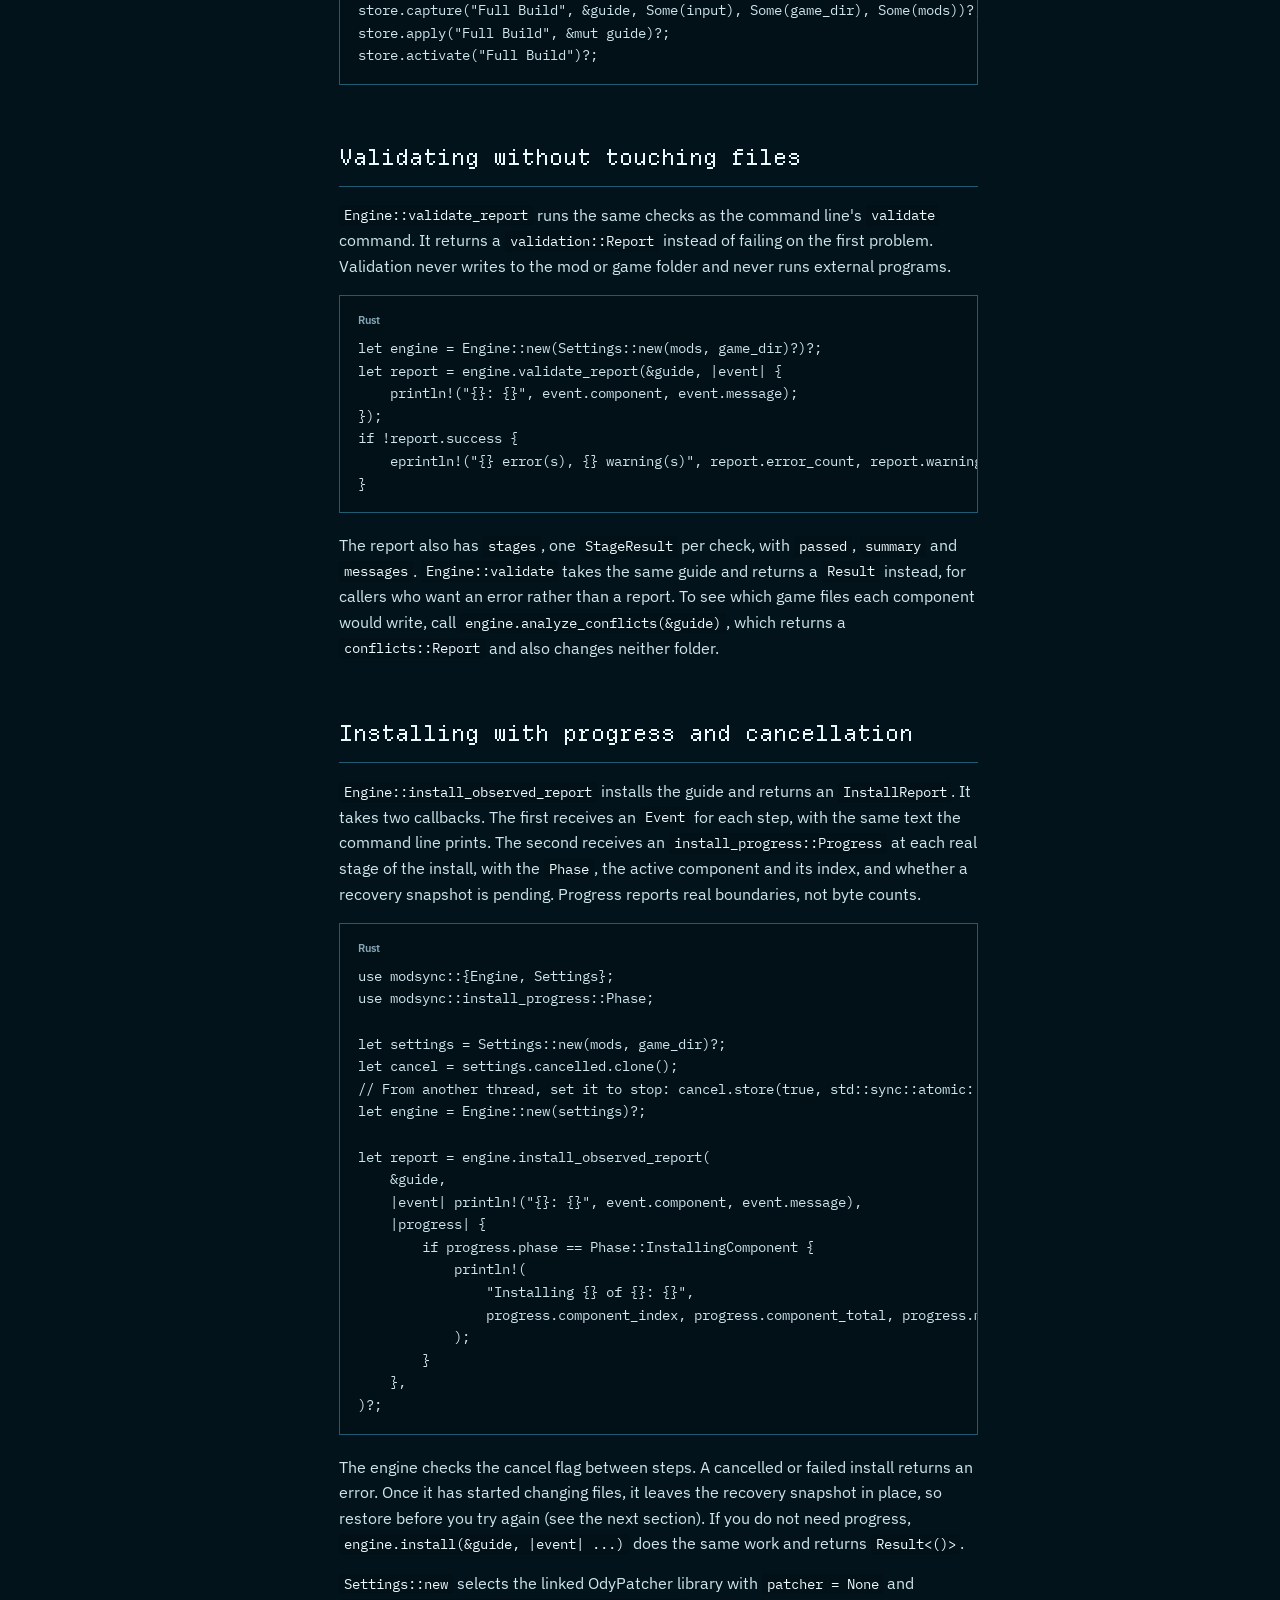
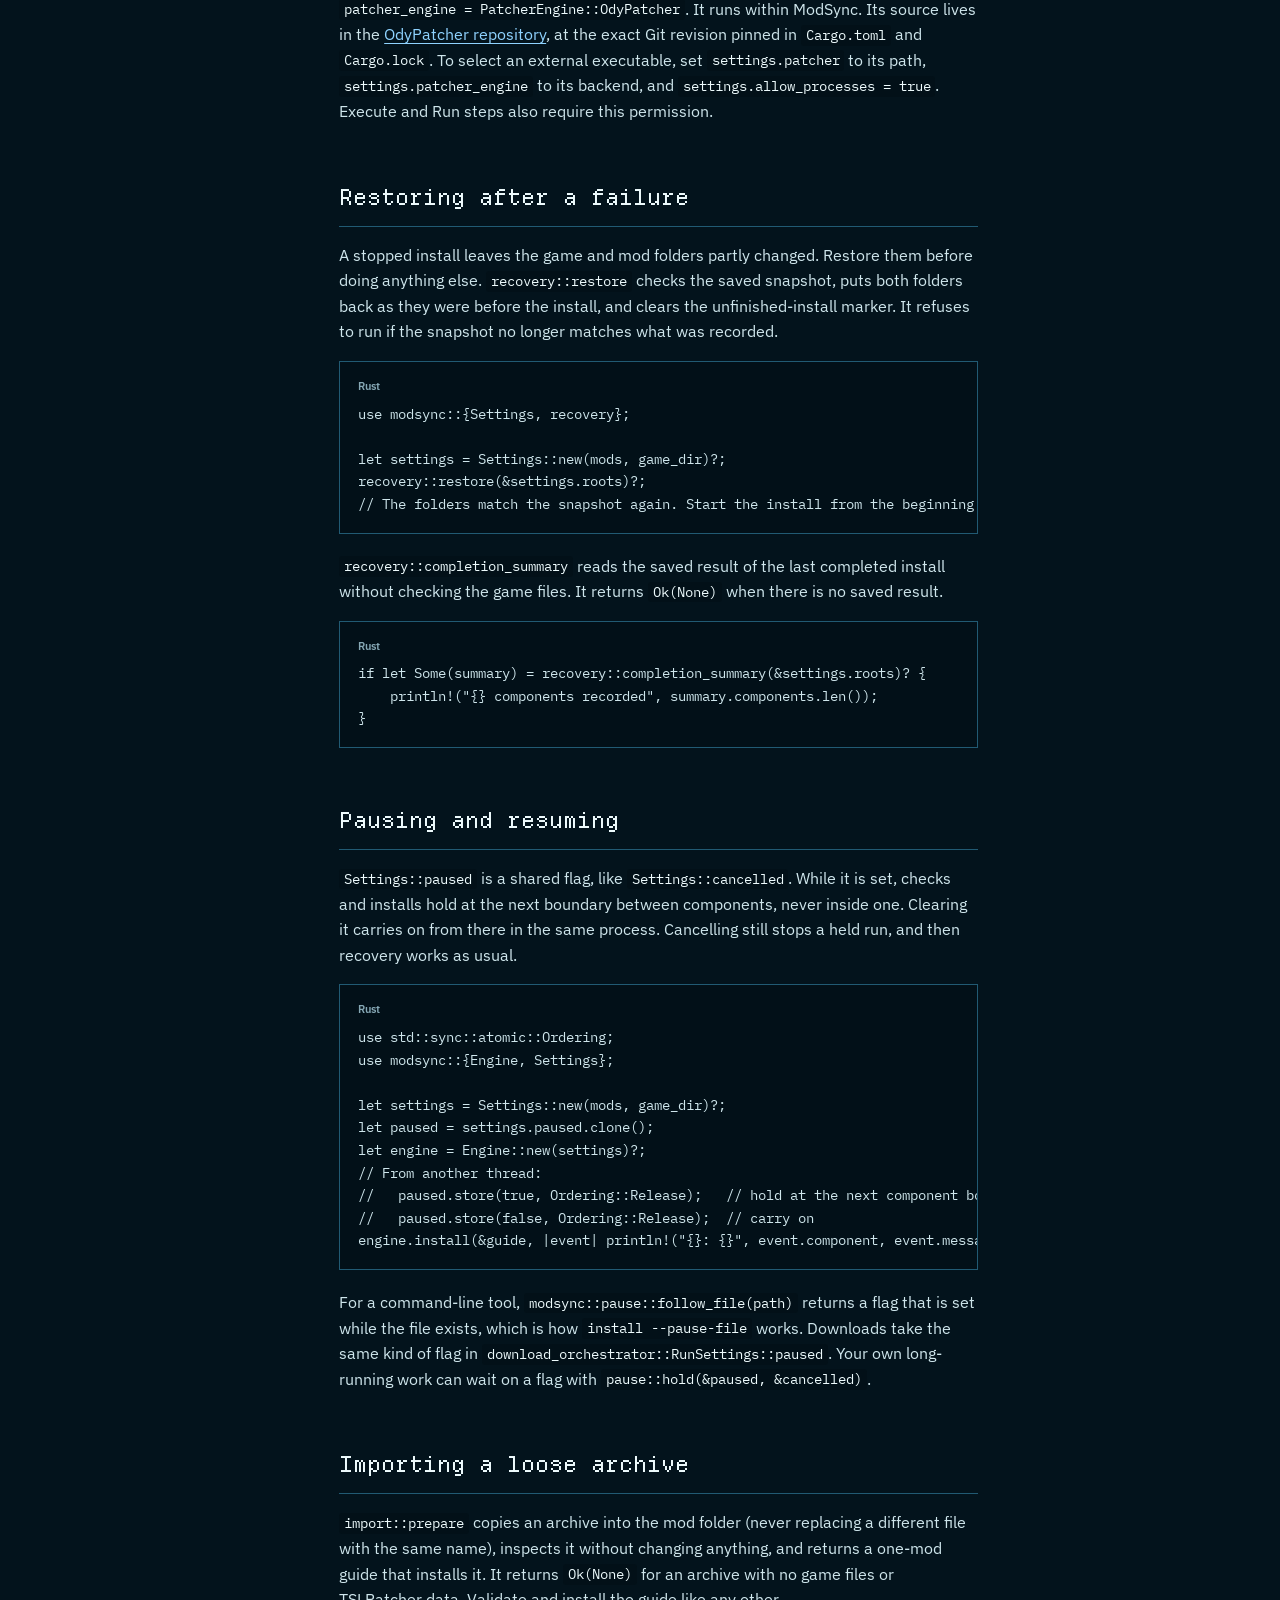
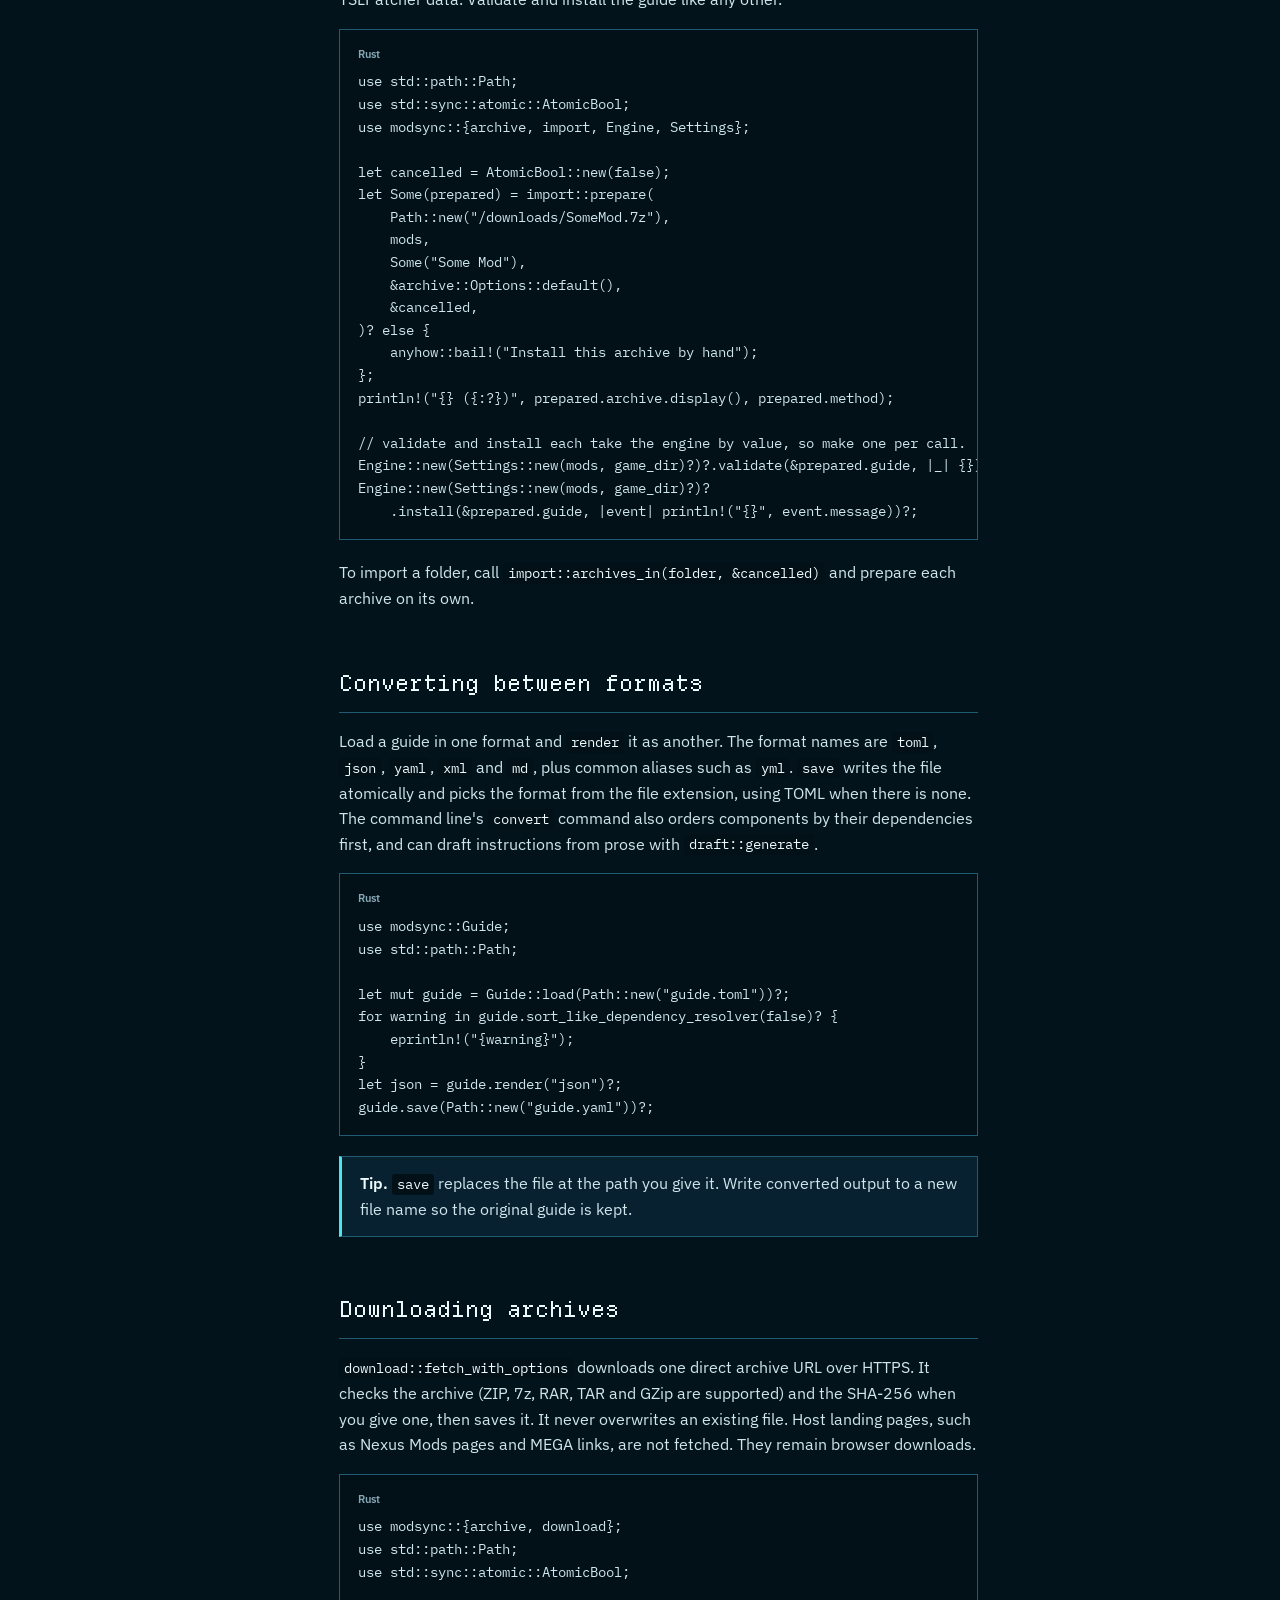
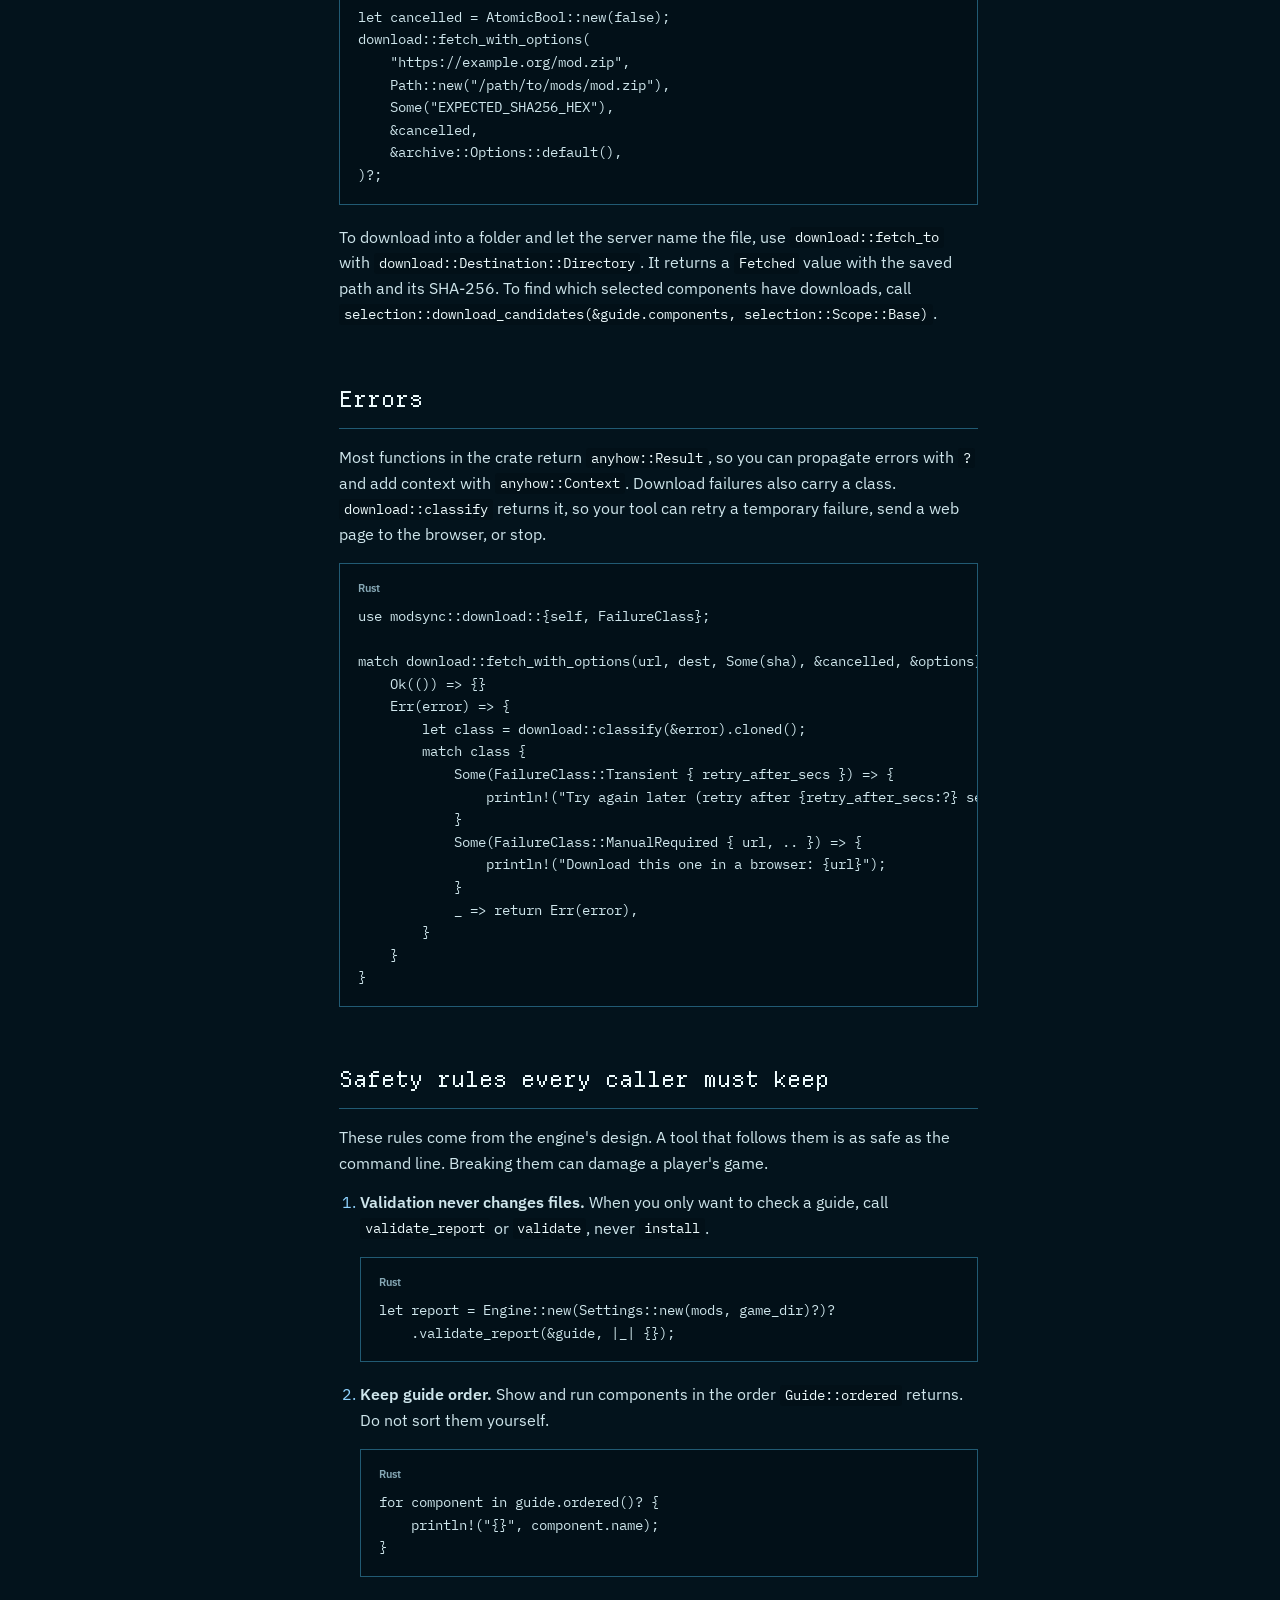
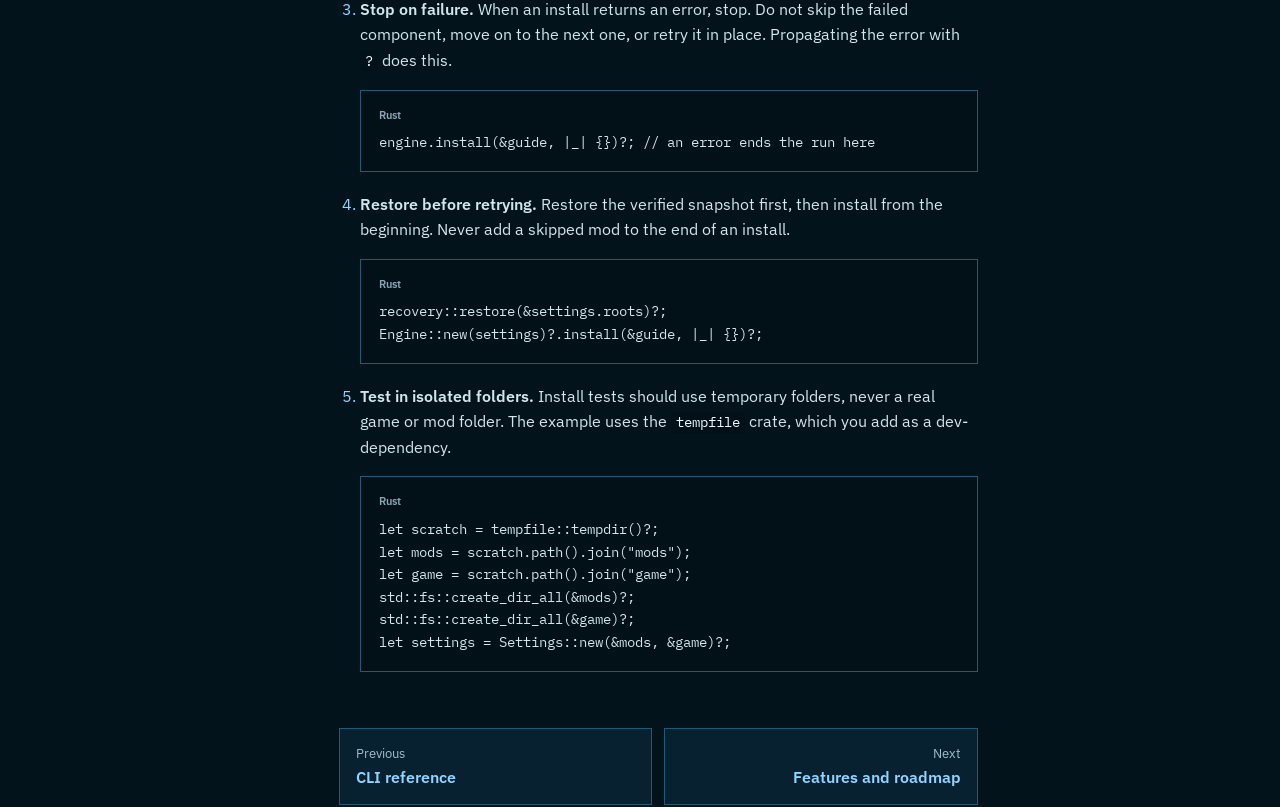
==== commit 9af537e5: "Preserve the linked OdyPatcher default and document the source boundary (#108) * Clarify OdyPatcher " ====
--- a/site/api.html
+++ b/site/api.html
@@ -188,7 +188,7 @@
     },
 )?;</code></pre>
 <p>The engine checks the cancel flag between steps. A cancelled or failed install returns an error. Once it has started changing files, it leaves the recovery snapshot in place, so restore before you try again (see the next section). If you do not need progress, <code>engine.install(&amp;guide, |event| ...)</code> does the same work and returns <code>Result&lt;()&gt;</code>.</p>
-<p>Steps that run a patcher or another program need <code>settings.allow_processes = true</code>. Set <code>settings.patcher</code> to the program's path and <code>settings.patcher_engine</code> to a <code>PatcherEngine</code> value if you do not want the built-in OdyPatcher library.</p>
+<p><code>Settings::new</code> selects the linked OdyPatcher library with <code>patcher = None</code> and <code>patcher_engine = PatcherEngine::OdyPatcher</code>. It runs within ModSync. Its source lives in the <a href="https://github.com/kolto-labs/OdyPatcher">OdyPatcher repository</a>, at the exact Git revision pinned in <code>Cargo.toml</code> and <code>Cargo.lock</code>. To select an external executable, set <code>settings.patcher</code> to its path, <code>settings.patcher_engine</code> to its backend, and <code>settings.allow_processes = true</code>. Execute and Run steps also require this permission.</p>
 </section>
 
 <section id="restore">
